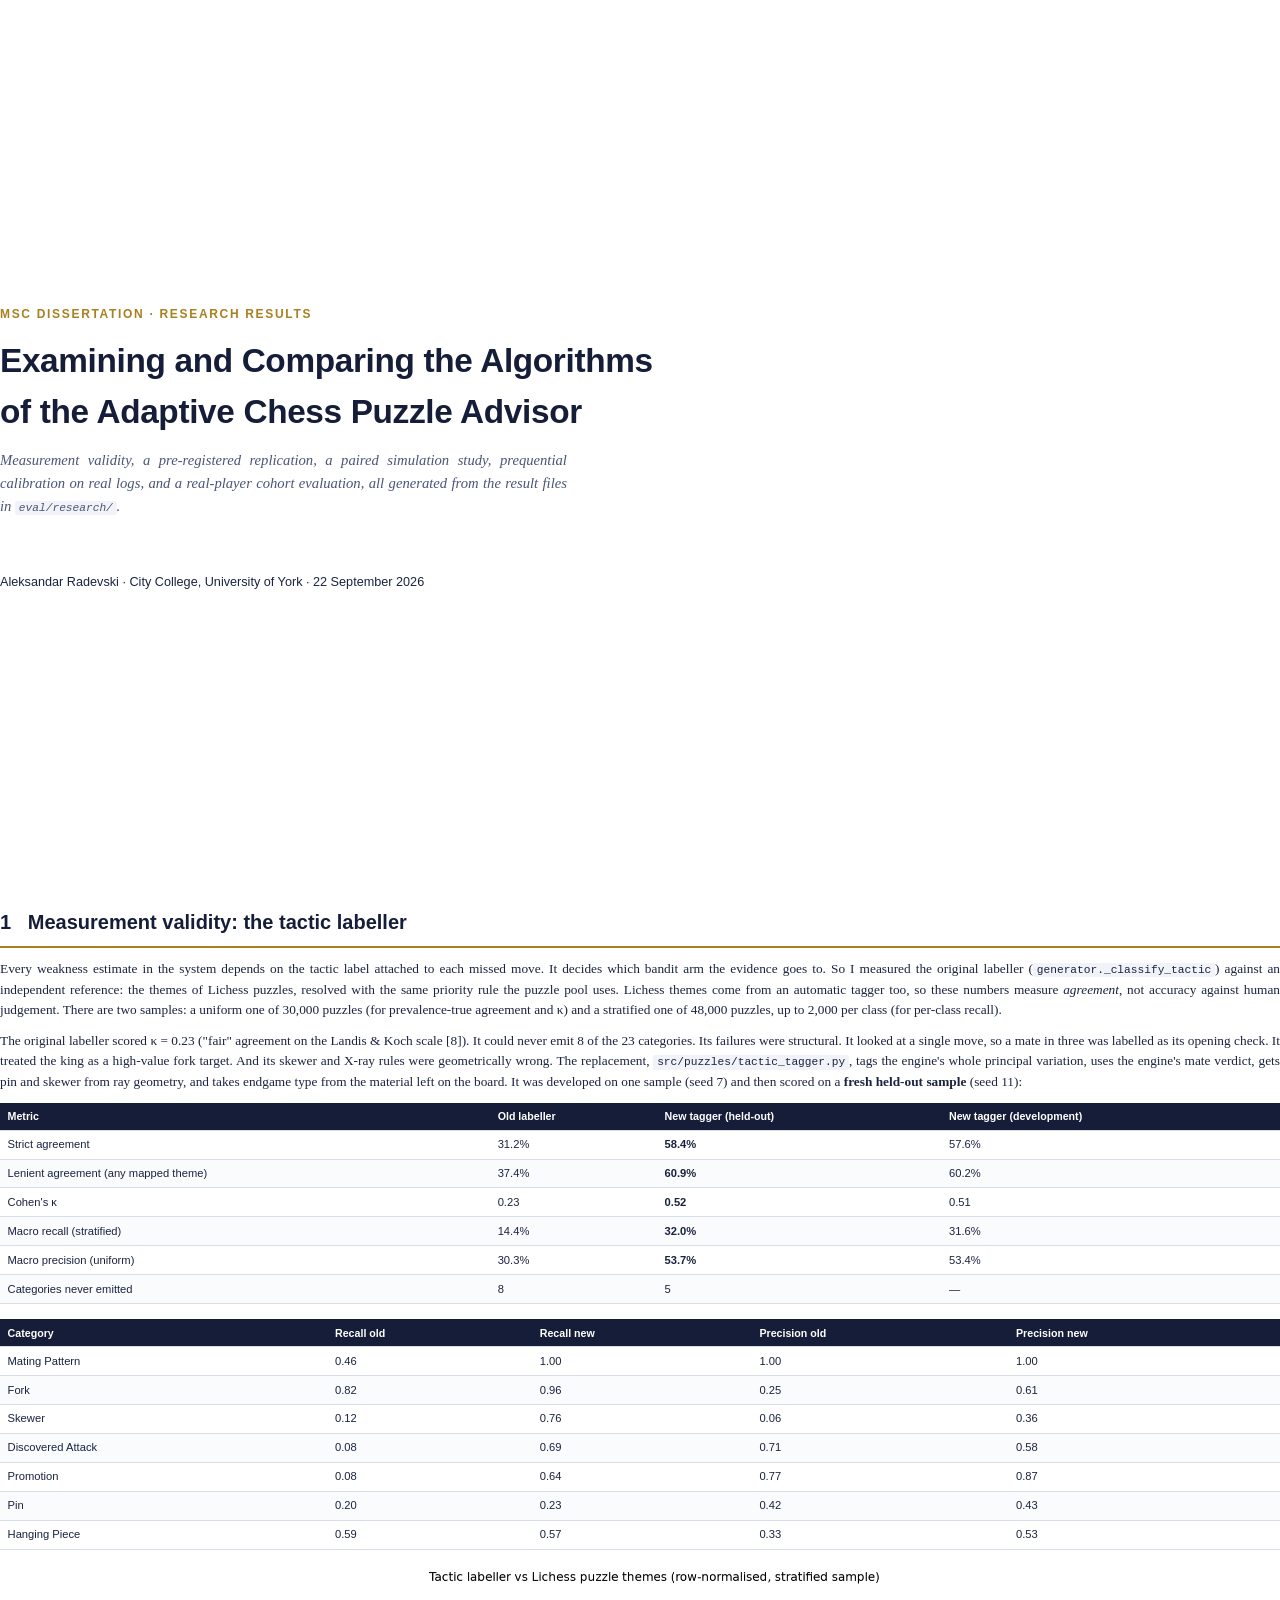
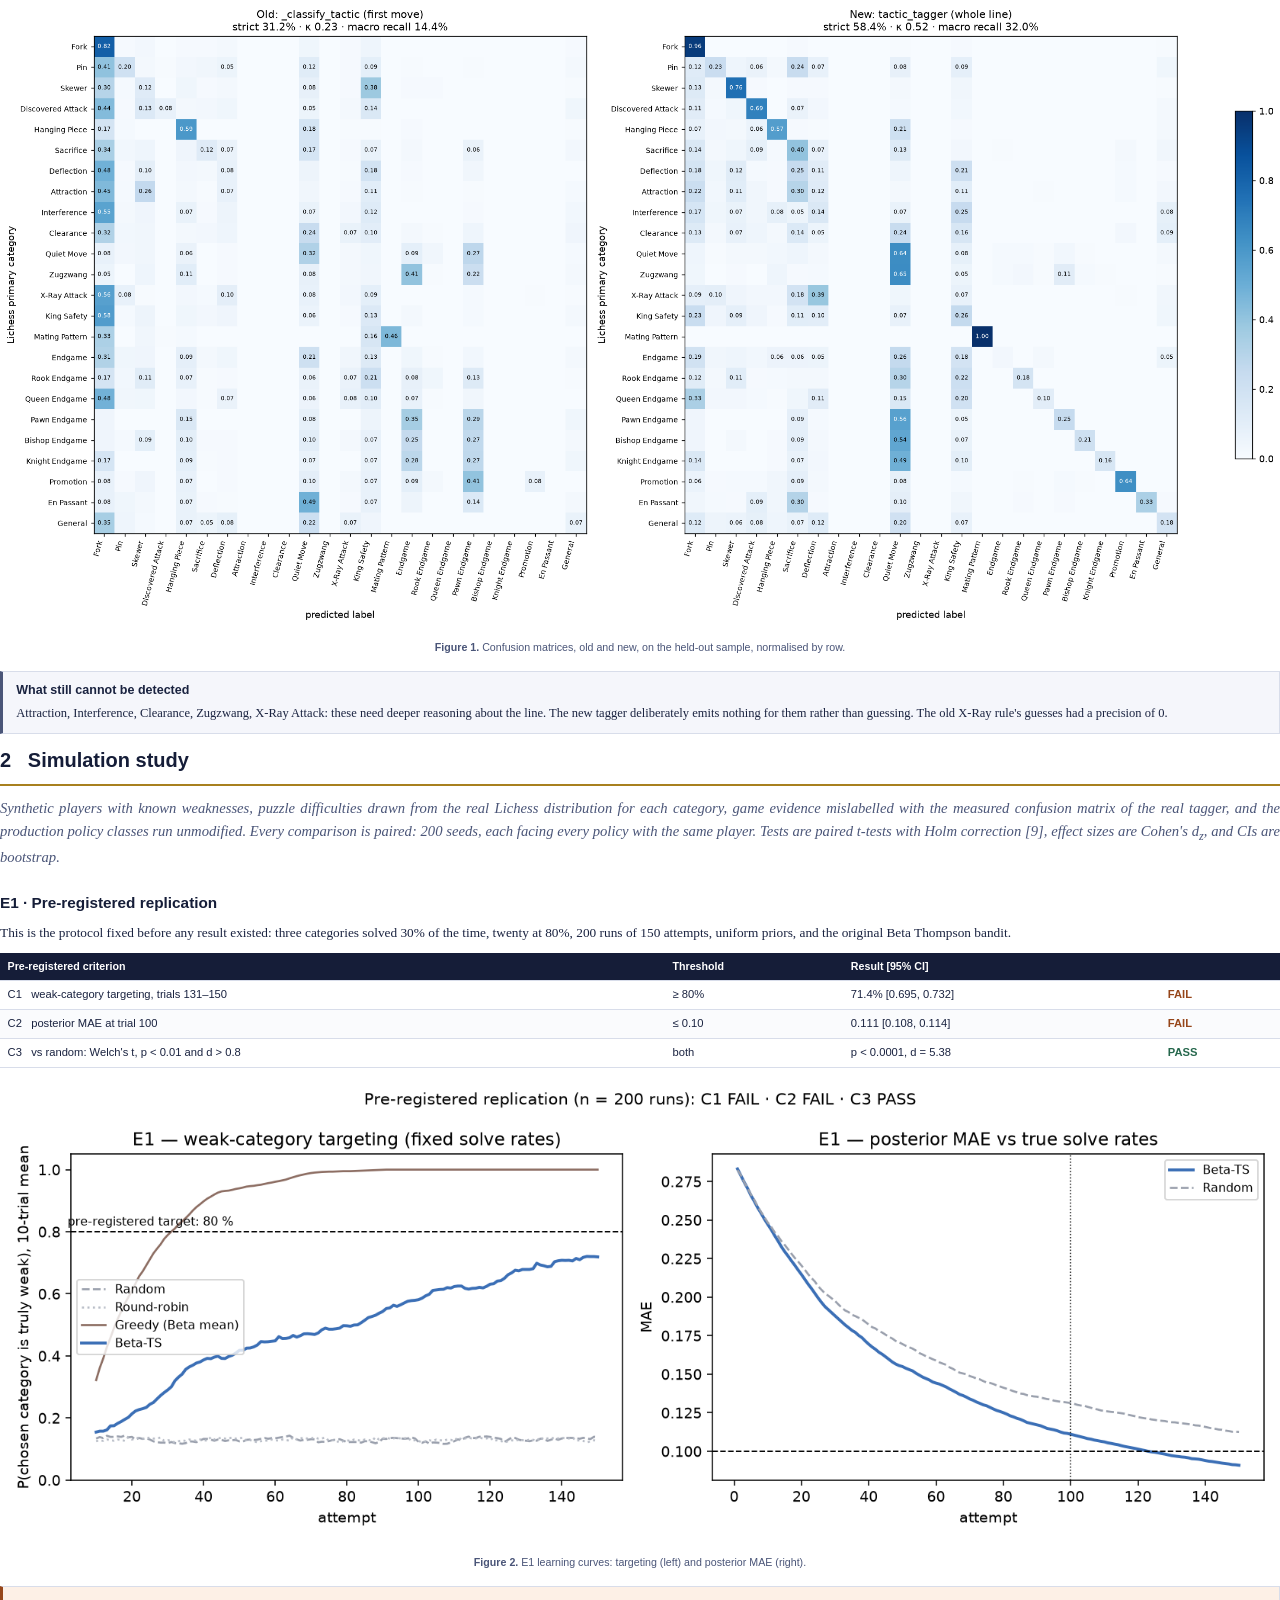
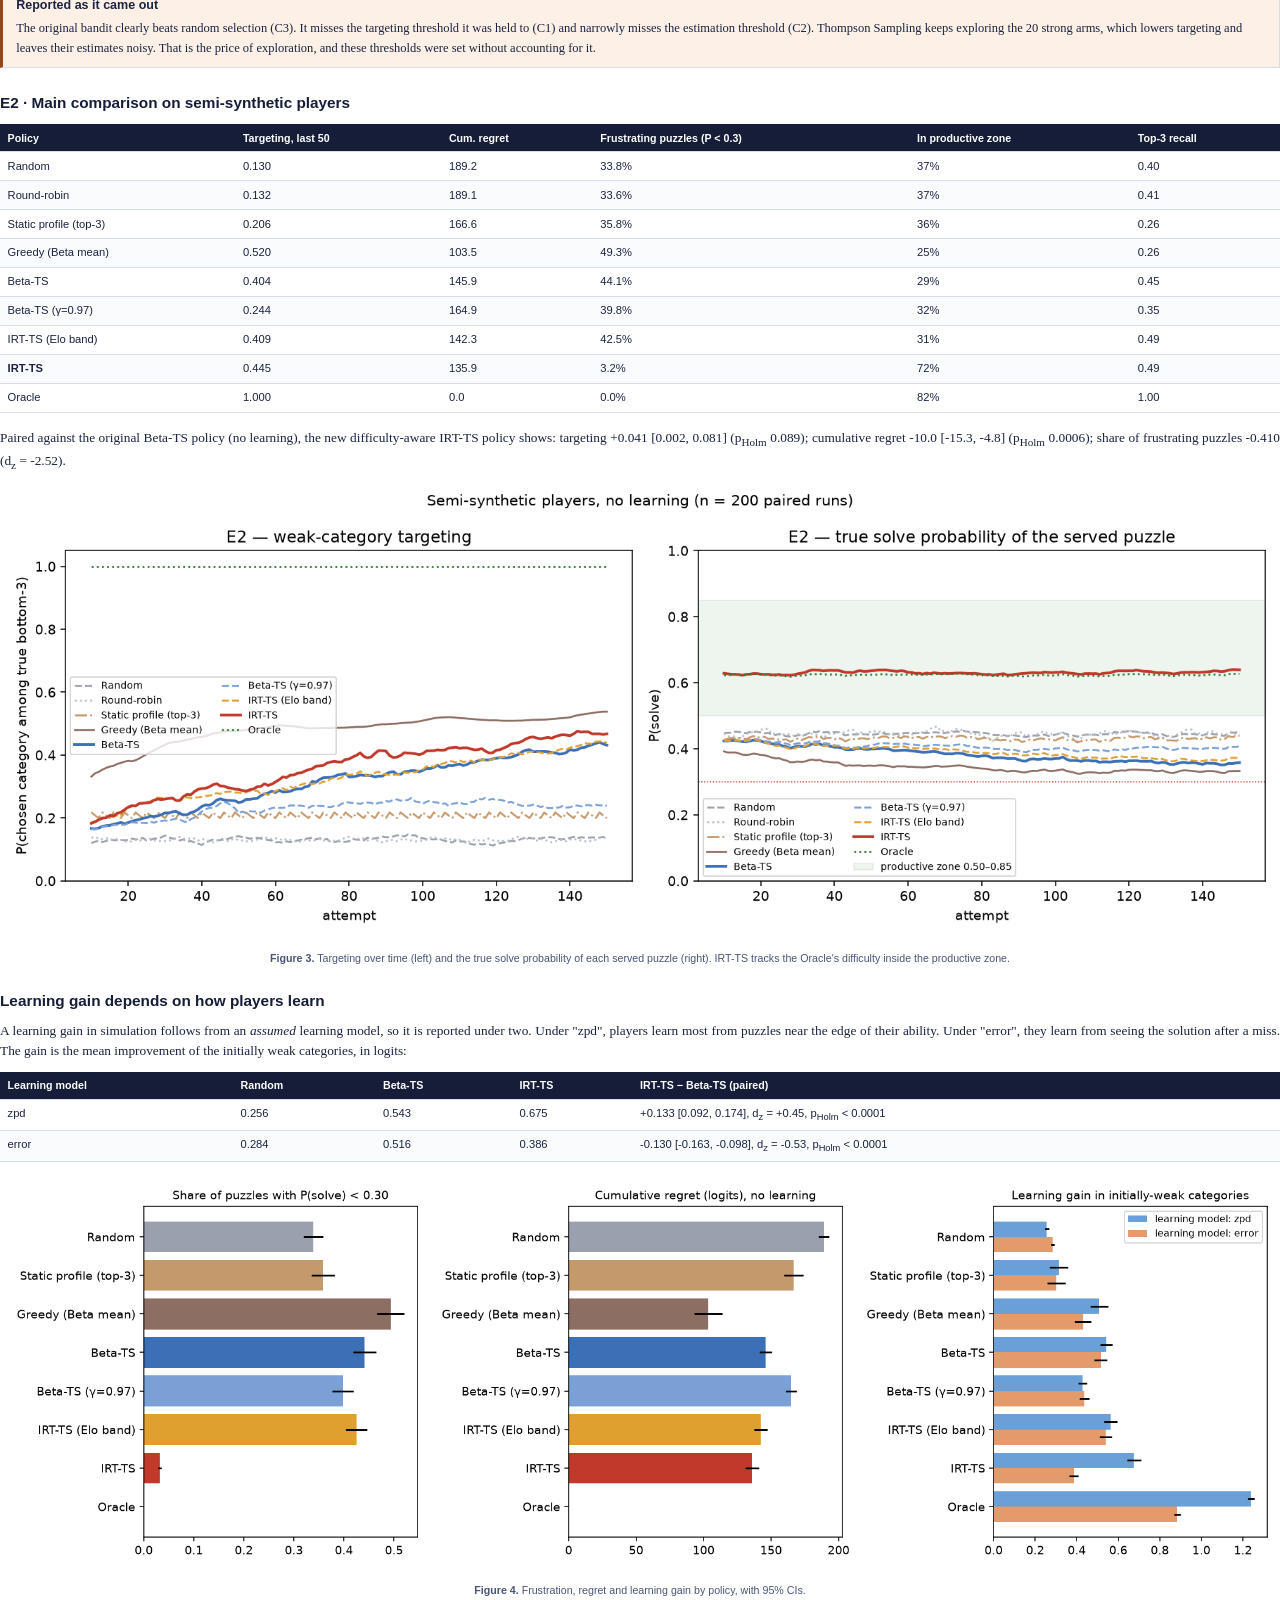
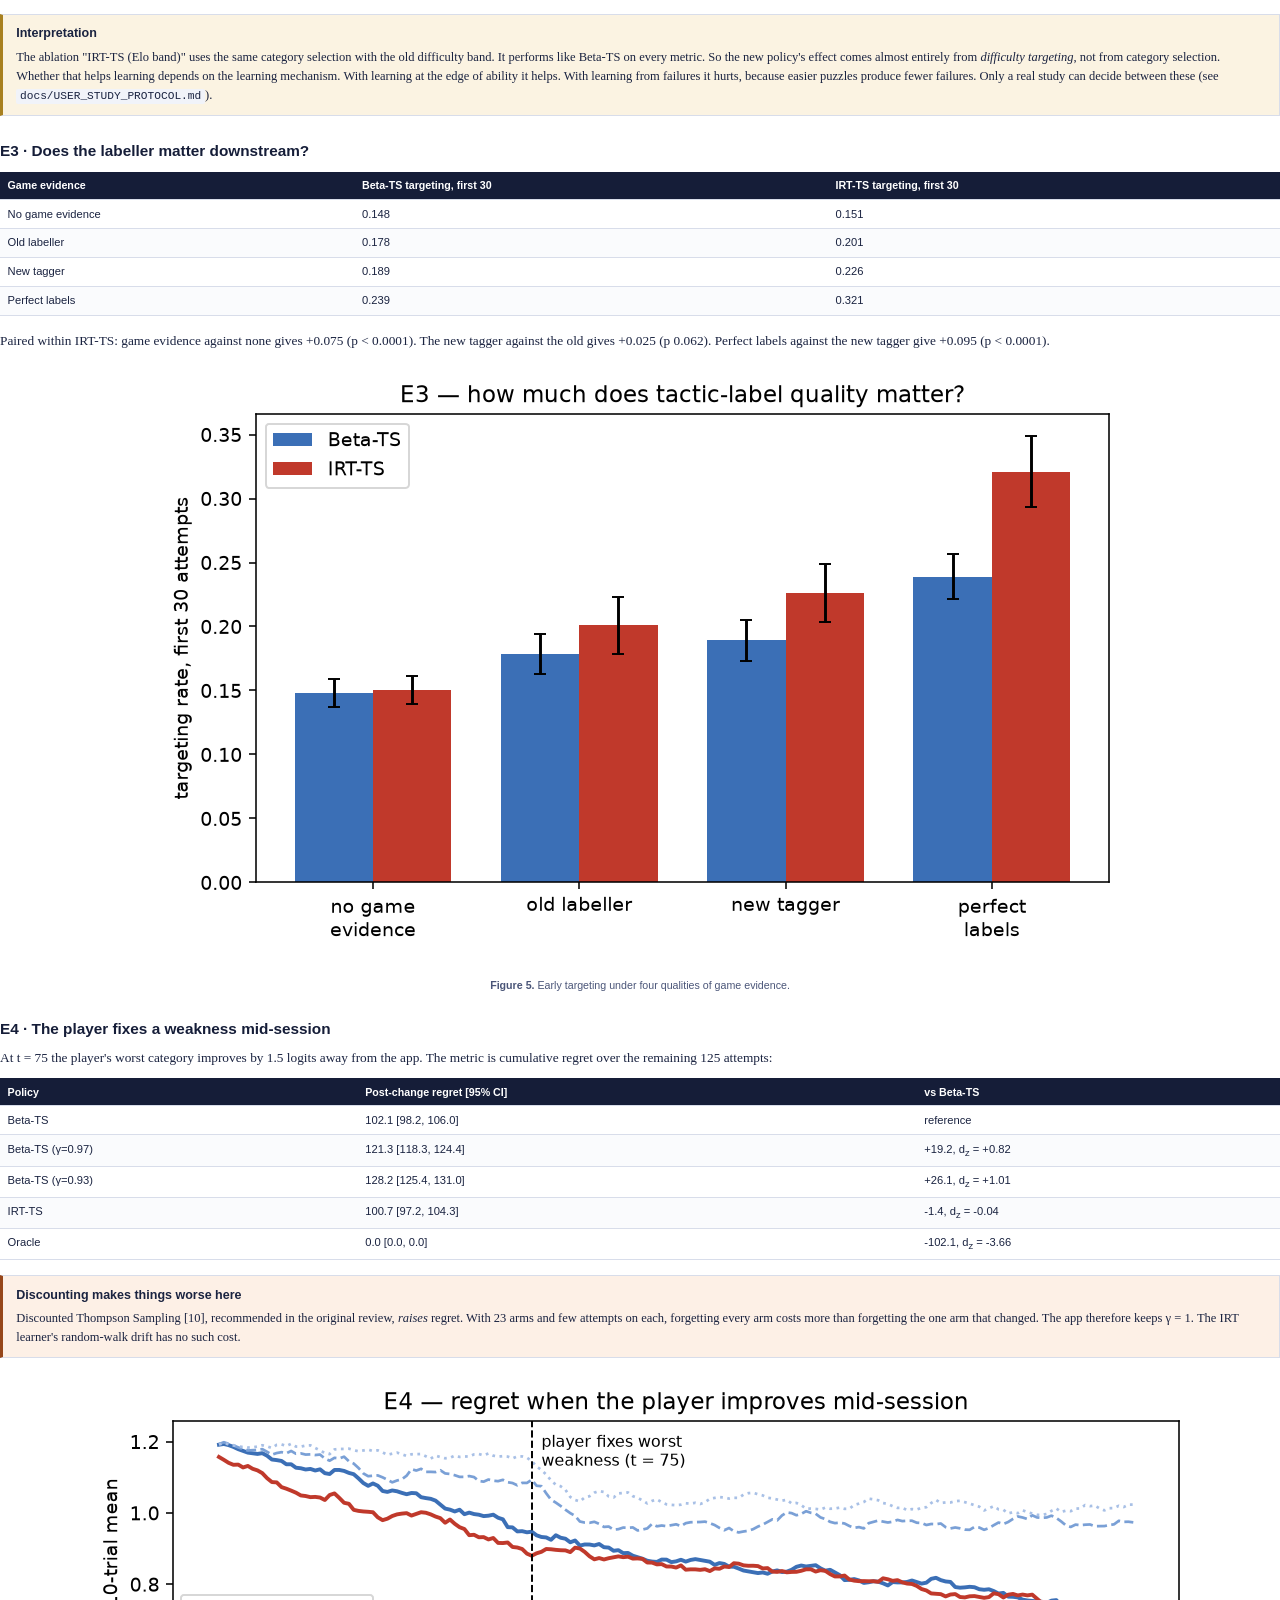
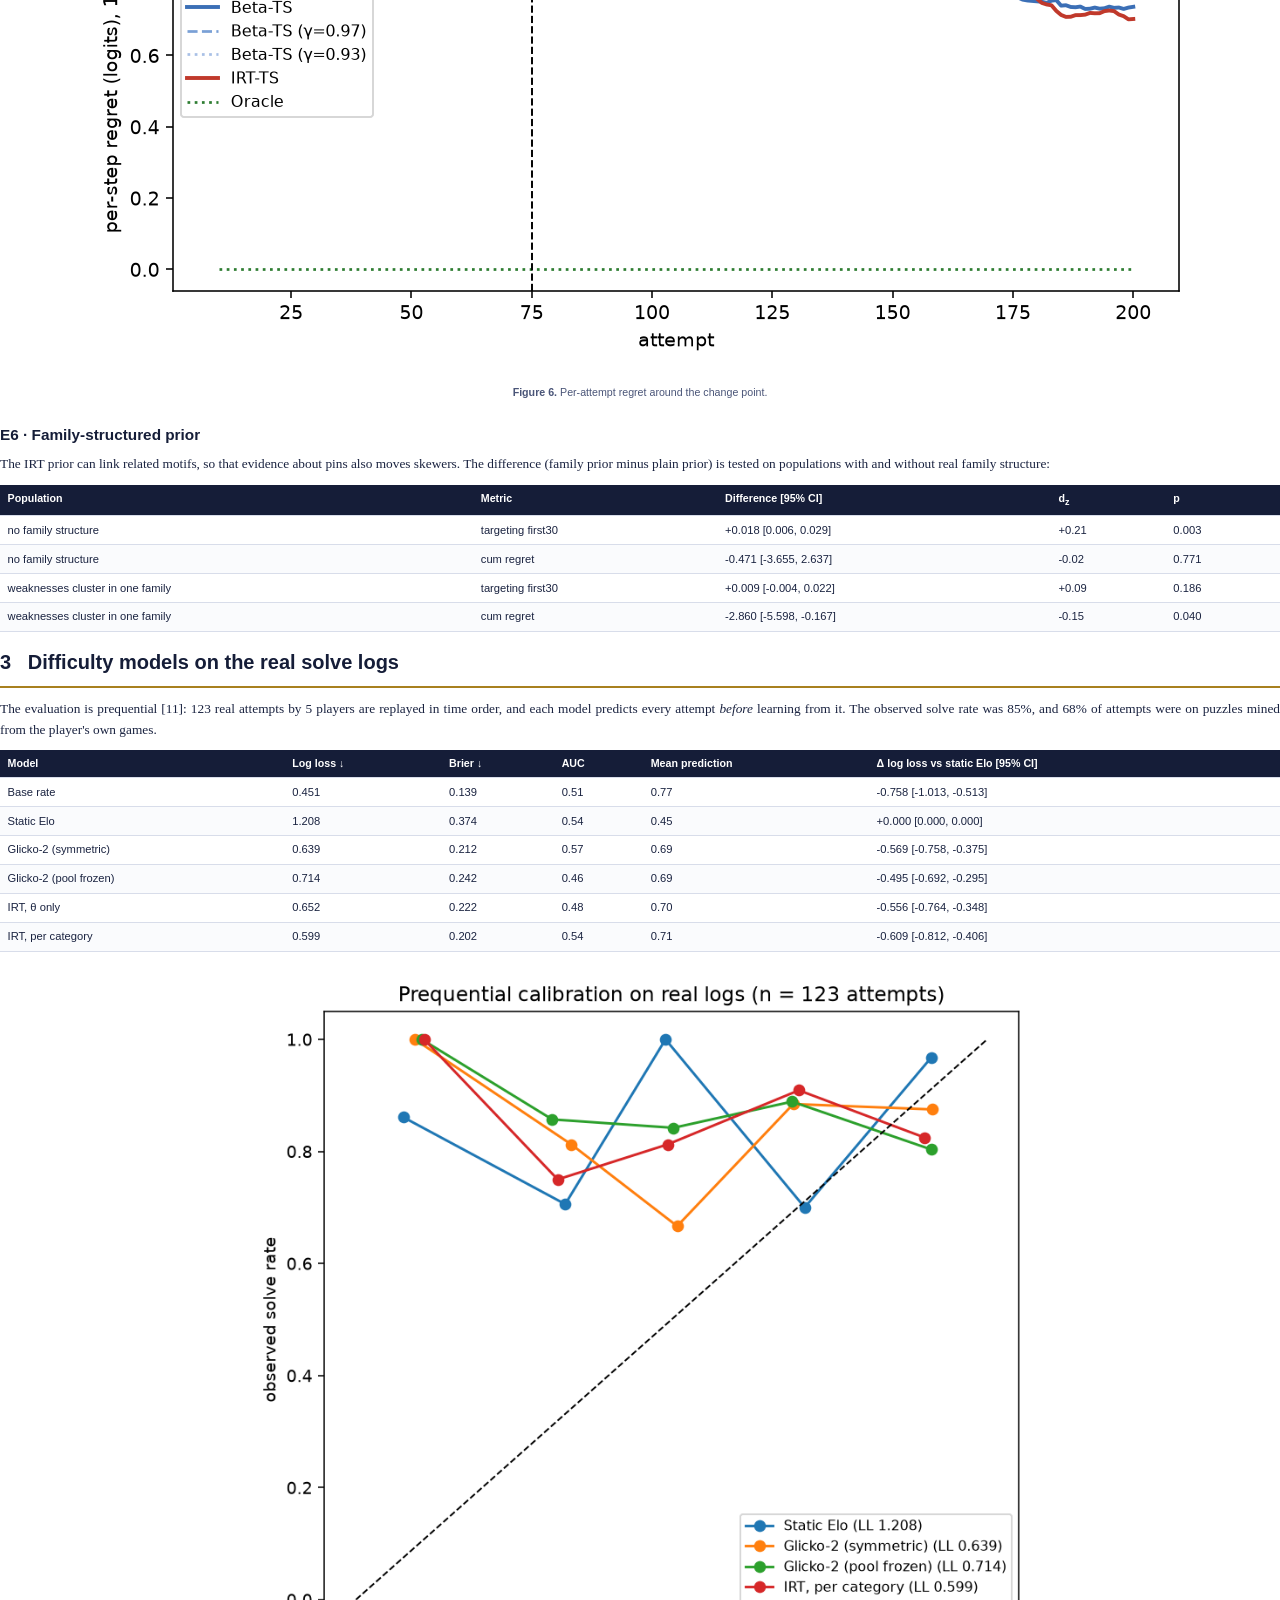
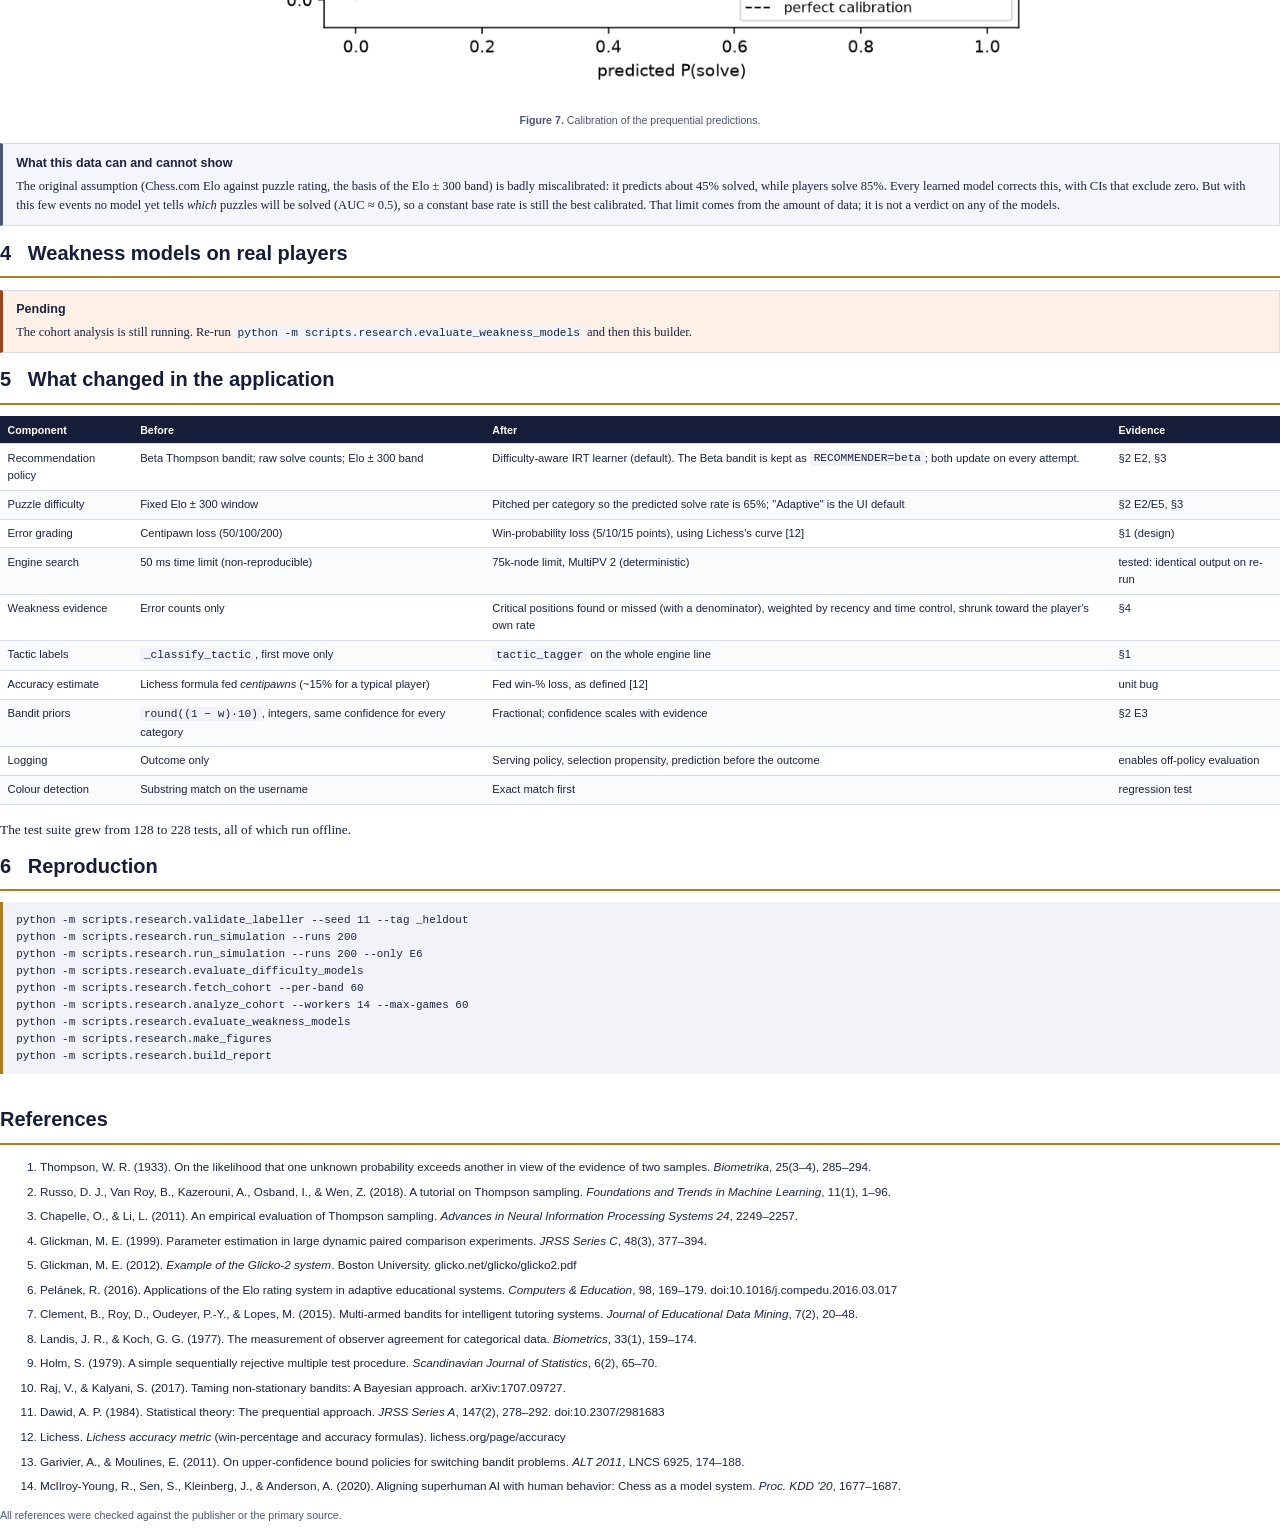
==== docs/research_results.html @ e6d1949c "docs: technical report, presentation, research results report, study protocol - docs/Adaptive_Chess_" ====
<!DOCTYPE html><html lang='en'><head><meta charset='utf-8'><title>Research Results</title><style>
@page { size: A4; margin: 18mm 17mm 20mm 17mm; }
:root{--navy:#151d38;--ink:#1a2340;--slate:#4a5578;--line:#d8ddea;--tint:#f5f6fb;--gold:#a8801f;
--good:#25674c;--good-soft:#e8f3ee;--warn:#96461a;--warn-soft:#fdf0e6;--gold-soft:#fbf3e2;}
*{box-sizing:border-box} body{font-family:Georgia,Cambria,serif;font-size:10pt;line-height:1.55;color:var(--ink);
margin:0;-webkit-print-color-adjust:exact;print-color-adjust:exact}
h1,h2,h3,h4,table,.sans{font-family:"Segoe UI",Arial,sans-serif}
h1{font-size:25pt;color:var(--navy);margin:0 0 3mm;letter-spacing:-.01em}
h2{font-size:15pt;color:var(--navy);margin:0 0 3mm;padding-bottom:2mm;border-bottom:2px solid var(--gold);break-after:avoid}
h3{font-size:11.5pt;color:var(--navy);margin:6mm 0 2mm;break-after:avoid}
p{margin:0 0 2.6mm;text-align:justify}
table{width:100%;border-collapse:collapse;font-size:8.4pt;margin:2.5mm 0 4mm;break-inside:avoid}
th,td{text-align:left;padding:1.4mm 2mm;border-bottom:.5pt solid var(--line);vertical-align:top}
th{background:var(--navy);color:#fff;font-weight:600;font-size:8pt}
tbody tr:nth-child(even){background:#fafbfd}
code{font-family:Consolas,monospace;font-size:8.4pt;background:#f1f3f9;padding:.3mm 1mm;border-radius:2px}
pre{font-family:Consolas,monospace;font-size:8.2pt;background:#f1f3f9;border-left:3px solid var(--gold);padding:2.5mm 3.5mm;white-space:pre-wrap}
.callout{border:.5pt solid var(--line);border-left:3px solid var(--slate);background:var(--tint);padding:2.5mm 3.5mm;margin:3mm 0;break-inside:avoid;font-size:9.4pt}
.callout.good{border-left-color:var(--good);background:var(--good-soft)}
.callout.warn{border-left-color:var(--warn);background:var(--warn-soft)}
.callout.key{border-left-color:var(--gold);background:var(--gold-soft)}
.callout b.t{display:block;font-family:"Segoe UI",Arial,sans-serif;margin-bottom:1mm}
figure{margin:3mm 0 4mm;break-inside:avoid;text-align:center} figure img{max-width:100%}
figcaption{font-family:"Segoe UI",Arial,sans-serif;font-size:8pt;color:var(--slate);margin-top:1.5mm}
.pb{break-before:page} .kicker{font-family:"Segoe UI",Arial,sans-serif;font-size:9pt;letter-spacing:.14em;
text-transform:uppercase;color:var(--gold);font-weight:600;margin-bottom:3mm}
.lead{font-size:11pt;color:var(--slate);font-style:italic}
.pass{color:var(--good);font-weight:700} .fail{color:var(--warn);font-weight:700}
.refs li{margin-bottom:2mm;font-family:"Segoe UI",Arial,sans-serif;font-size:8.8pt;line-height:1.45}
</style></head><body>
<section style="height:240mm;display:flex;flex-direction:column;justify-content:center">
<div class="kicker">MSc Dissertation · Research results</div>
<h1>Examining and Comparing the Algorithms<br>of the Adaptive Chess Puzzle Advisor</h1>
<p class="lead" style="max-width:150mm">Measurement validity, a pre-registered replication, a paired simulation study,
prequential calibration on real logs, and a real-player cohort evaluation, all generated
from the result files in <code>eval/research/</code>.</p>
<p class="sans" style="margin-top:12mm;font-size:9.5pt">Aleksandar Radevski · City College, University of York · 22 September 2026</p>
</section>

<section class="pb"><h2>1 &nbsp; Measurement validity: the tactic labeller</h2>
<p>Every weakness estimate in the system depends on the tactic label attached to each missed move.
It decides which bandit arm the evidence goes to. So I measured the original labeller
(<code>generator._classify_tactic</code>) against an independent reference: the themes of Lichess puzzles,
resolved with the same priority rule the puzzle pool uses. Lichess themes come from an automatic
tagger too, so these numbers measure <em>agreement</em>, not accuracy against human judgement.
There are two samples: a uniform one of 30,000 puzzles (for prevalence-true agreement and κ)
and a stratified one of 48,000 puzzles, up to 2,000 per class (for per-class recall).</p>
<p>The original labeller scored κ = 0.23 ("fair" agreement on the Landis &amp; Koch scale [8]).
It could never emit 8 of the 23 categories. Its failures were structural. It looked
at a single move, so a mate in three was labelled as its opening check. It treated the king as a high-value
fork target. And its skewer and X-ray rules were geometrically wrong. The replacement,
<code>src/puzzles/tactic_tagger.py</code>, tags the engine's whole principal variation, uses the engine's mate
verdict, gets pin and skewer from ray geometry, and takes endgame type from the material left on the board.
It was developed on one sample (seed 7) and then scored on a <b>fresh held-out sample</b> (seed 11):</p>
<table class=""><thead><tr><th>Metric</th><th>Old labeller</th><th>New tagger (held-out)</th><th>New tagger (development)</th></tr></thead><tbody><tr><td>Strict agreement</td><td>31.2%</td><td><b>58.4%</b></td><td>57.6%</td></tr><tr><td>Lenient agreement (any mapped theme)</td><td>37.4%</td><td><b>60.9%</b></td><td>60.2%</td></tr><tr><td>Cohen's κ</td><td>0.23</td><td><b>0.52</b></td><td>0.51</td></tr><tr><td>Macro recall (stratified)</td><td>14.4%</td><td><b>32.0%</b></td><td>31.6%</td></tr><tr><td>Macro precision (uniform)</td><td>30.3%</td><td><b>53.7%</b></td><td>53.4%</td></tr><tr><td>Categories never emitted</td><td>8</td><td>5</td><td>—</td></tr></tbody></table>
<table class=""><thead><tr><th>Category</th><th>Recall old</th><th>Recall new</th><th>Precision old</th><th>Precision new</th></tr></thead><tbody><tr><td>Mating Pattern</td><td>0.46</td><td>1.00</td><td>1.00</td><td>1.00</td></tr><tr><td>Fork</td><td>0.82</td><td>0.96</td><td>0.25</td><td>0.61</td></tr><tr><td>Skewer</td><td>0.12</td><td>0.76</td><td>0.06</td><td>0.36</td></tr><tr><td>Discovered Attack</td><td>0.08</td><td>0.69</td><td>0.71</td><td>0.58</td></tr><tr><td>Promotion</td><td>0.08</td><td>0.64</td><td>0.77</td><td>0.87</td></tr><tr><td>Pin</td><td>0.20</td><td>0.23</td><td>0.42</td><td>0.43</td></tr><tr><td>Hanging Piece</td><td>0.59</td><td>0.57</td><td>0.33</td><td>0.53</td></tr></tbody></table>
<figure><img src="../eval/research/labeller_confusion_heldout.png">
<figcaption><b>Figure 1.</b> Confusion matrices, old and new, on the held-out sample, normalised by row.</figcaption></figure>
<div class="callout"><b class="t">What still cannot be detected</b>
Attraction, Interference, Clearance, Zugzwang, X-Ray Attack: these need deeper reasoning about the line. The new tagger
deliberately emits nothing for them rather than guessing. The old X-Ray rule's guesses had a precision of 0.</div>
</section>

<section class="pb"><h2>2 &nbsp; Simulation study</h2>
<p class="lead">Synthetic players with known weaknesses, puzzle difficulties drawn from the real Lichess
distribution for each category, game evidence mislabelled with the measured confusion matrix of the
real tagger, and the production policy classes run unmodified. Every comparison is paired:
200 seeds, each facing every policy with the same player. Tests are paired t-tests with Holm correction [9],
effect sizes are Cohen's d<sub>z</sub>, and CIs are bootstrap.</p>
<h3>E1 · Pre-registered replication</h3>
<p>This is the protocol fixed before any result existed: three categories solved 30% of the time, twenty at 80%,
200 runs of 150 attempts, uniform priors, and the original Beta Thompson bandit.</p>
<table class=""><thead><tr><th>Pre-registered criterion</th><th>Threshold</th><th>Result [95% CI]</th><th></th></tr></thead><tbody><tr><td>C1 &nbsp; weak-category targeting, trials 131–150</td><td>≥ 80%</td><td>71.4% [0.695, 0.732]</td><td><span class="fail">FAIL</span></td></tr><tr><td>C2 &nbsp; posterior MAE at trial 100</td><td>≤ 0.10</td><td>0.111 [0.108, 0.114]</td><td><span class="fail">FAIL</span></td></tr><tr><td>C3 &nbsp; vs random: Welch's t, p &lt; 0.01 and d &gt; 0.8</td><td>both</td><td>p &lt; 0.0001, d = 5.38</td><td><span class="pass">PASS</span></td></tr></tbody></table>
<figure><img src="../eval/research/figures/e1_preregistered.png">
<figcaption><b>Figure 2.</b> E1 learning curves: targeting (left) and posterior MAE (right).</figcaption></figure>
<div class="callout warn"><b class="t">Reported as it came out</b>
The original bandit clearly beats random selection (C3). It misses the targeting threshold it was held to
(C1) and narrowly misses the estimation threshold (C2). Thompson Sampling keeps exploring the 20 strong
arms, which lowers targeting and leaves their estimates noisy. That is the price of exploration, and these
thresholds were set without accounting for it.</div>

<h3 class="pb">E2 · Main comparison on semi-synthetic players</h3>
<table class=""><thead><tr><th>Policy</th><th>Targeting, last 50</th><th>Cum. regret</th><th>Frustrating puzzles (P &lt; 0.3)</th><th>In productive zone</th><th>Top-3 recall</th></tr></thead><tbody><tr><td>Random</td><td>0.130</td><td>189.2</td><td>33.8%</td><td>37%</td><td>0.40</td></tr><tr><td>Round-robin</td><td>0.132</td><td>189.1</td><td>33.6%</td><td>37%</td><td>0.41</td></tr><tr><td>Static profile (top-3)</td><td>0.206</td><td>166.6</td><td>35.8%</td><td>36%</td><td>0.26</td></tr><tr><td>Greedy (Beta mean)</td><td>0.520</td><td>103.5</td><td>49.3%</td><td>25%</td><td>0.26</td></tr><tr><td>Beta-TS</td><td>0.404</td><td>145.9</td><td>44.1%</td><td>29%</td><td>0.45</td></tr><tr><td>Beta-TS (γ=0.97)</td><td>0.244</td><td>164.9</td><td>39.8%</td><td>32%</td><td>0.35</td></tr><tr><td>IRT-TS (Elo band)</td><td>0.409</td><td>142.3</td><td>42.5%</td><td>31%</td><td>0.49</td></tr><tr><td><b>IRT-TS</b></td><td>0.445</td><td>135.9</td><td>3.2%</td><td>72%</td><td>0.49</td></tr><tr><td>Oracle</td><td>1.000</td><td>0.0</td><td>0.0%</td><td>82%</td><td>1.00</td></tr></tbody></table>
<p>Paired against the original Beta-TS policy (no learning), the new difficulty-aware IRT-TS policy shows:
targeting +0.041 [0.002, 0.081]
(p<sub>Holm</sub> 0.089);
cumulative regret -10.0 [-15.3, -4.8]
(p<sub>Holm</sub> 0.0006);
share of frustrating puzzles -0.410
(d<sub>z</sub> = -2.52).</p>
<figure><img src="../eval/research/figures/e2_targeting_and_difficulty.png">
<figcaption><b>Figure 3.</b> Targeting over time (left) and the true solve probability of each served puzzle (right).
IRT-TS tracks the Oracle's difficulty inside the productive zone.</figcaption></figure>
<h3>Learning gain depends on how players learn</h3>
<p>A learning gain in simulation follows from an <em>assumed</em> learning model, so it is reported under two.
Under "zpd", players learn most from puzzles near the edge of their ability. Under "error", they learn from
seeing the solution after a miss. The gain is the mean improvement of the initially weak categories, in logits:</p>
<table class=""><thead><tr><th>Learning model</th><th>Random</th><th>Beta-TS</th><th>IRT-TS</th><th>IRT-TS − Beta-TS (paired)</th></tr></thead><tbody><tr><td>zpd</td><td>0.256</td><td>0.543</td><td>0.675</td><td>+0.133 [0.092, 0.174], d<sub>z</sub> = +0.45, p<sub>Holm</sub> &lt; 0.0001</td></tr><tr><td>error</td><td>0.284</td><td>0.516</td><td>0.386</td><td>-0.130 [-0.163, -0.098], d<sub>z</sub> = -0.53, p<sub>Holm</sub> &lt; 0.0001</td></tr></tbody></table>
<figure><img src="../eval/research/figures/e2_summary.png">
<figcaption><b>Figure 4.</b> Frustration, regret and learning gain by policy, with 95% CIs.</figcaption></figure>
<div class="callout key"><b class="t">Interpretation</b>
The ablation "IRT-TS (Elo band)" uses the same category selection with the old difficulty band. It
performs like Beta-TS on every metric. So the new policy's effect comes almost entirely from
<em>difficulty targeting</em>, not from category selection. Whether that helps learning depends on the
learning mechanism. With learning at the edge of ability it helps. With learning from failures it
hurts, because easier puzzles produce fewer failures. Only a real study can decide between these
(see <code>docs/USER_STUDY_PROTOCOL.md</code>).</div>

<h3 class="pb">E3 · Does the labeller matter downstream?</h3>
<table class=""><thead><tr><th>Game evidence</th><th>Beta-TS targeting, first 30</th><th>IRT-TS targeting, first 30</th></tr></thead><tbody><tr><td>No game evidence</td><td>0.148</td><td>0.151</td></tr><tr><td>Old labeller</td><td>0.178</td><td>0.201</td></tr><tr><td>New tagger</td><td>0.189</td><td>0.226</td></tr><tr><td>Perfect labels</td><td>0.239</td><td>0.321</td></tr></tbody></table>
<p>Paired within IRT-TS: game evidence against none gives +0.075 (p &lt; 0.0001). The new tagger against the old gives +0.025 (p 0.062). Perfect labels against the new tagger give +0.095 (p &lt; 0.0001).</p>
<figure><img src="../eval/research/figures/e3_label_quality.png">
<figcaption><b>Figure 5.</b> Early targeting under four qualities of game evidence.</figcaption></figure>

<h3>E4 · The player fixes a weakness mid-session</h3>
<p>At t = 75 the player's worst category improves by 1.5 logits away from the app. The metric is cumulative
regret over the remaining 125 attempts:</p>
<table class=""><thead><tr><th>Policy</th><th>Post-change regret [95% CI]</th><th>vs Beta-TS</th></tr></thead><tbody><tr><td>Beta-TS</td><td>102.1 [98.2, 106.0]</td><td>reference</td></tr><tr><td>Beta-TS (γ=0.97)</td><td>121.3 [118.3, 124.4]</td><td>+19.2, d<sub>z</sub> = +0.82</td></tr><tr><td>Beta-TS (γ=0.93)</td><td>128.2 [125.4, 131.0]</td><td>+26.1, d<sub>z</sub> = +1.01</td></tr><tr><td>IRT-TS</td><td>100.7 [97.2, 104.3]</td><td>-1.4, d<sub>z</sub> = -0.04</td></tr><tr><td>Oracle</td><td>0.0 [0.0, 0.0]</td><td>-102.1, d<sub>z</sub> = -3.66</td></tr></tbody></table>
<div class="callout warn"><b class="t">Discounting makes things worse here</b>
Discounted Thompson Sampling [10], recommended in the original review, <em>raises</em> regret. With 23 arms and
few attempts on each, forgetting every arm costs more than forgetting the one arm that changed.
The app therefore keeps γ = 1. The IRT learner's random-walk drift has no such cost.</div>
<figure><img src="../eval/research/figures/e4_changepoint.png">
<figcaption><b>Figure 6.</b> Per-attempt regret around the change point.</figcaption></figure>
<h3>E6 · Family-structured prior</h3>
<p>The IRT prior can link related motifs, so that evidence about pins also moves skewers. The difference
(family prior minus plain prior) is tested on populations with and without real family structure:</p>
<table class=""><thead><tr><th>Population</th><th>Metric</th><th>Difference [95% CI]</th><th>d<sub>z</sub></th><th>p</th></tr></thead><tbody><tr><td>no family structure</td><td>targeting first30</td><td>+0.018 [0.006, 0.029]</td><td>+0.21</td><td>0.003</td></tr><tr><td>no family structure</td><td>cum regret</td><td>-0.471 [-3.655, 2.637]</td><td>-0.02</td><td>0.771</td></tr><tr><td>weaknesses cluster in one family</td><td>targeting first30</td><td>+0.009 [-0.004, 0.022]</td><td>+0.09</td><td>0.186</td></tr><tr><td>weaknesses cluster in one family</td><td>cum regret</td><td>-2.860 [-5.598, -0.167]</td><td>-0.15</td><td>0.040</td></tr></tbody></table>
</section>

<section class="pb"><h2>3 &nbsp; Difficulty models on the real solve logs</h2>
<p>The evaluation is prequential [11]: 123 real attempts by 5 players are replayed in time order,
and each model predicts every attempt <em>before</em> learning from it. The observed solve rate was
85%, and 68% of attempts were on puzzles mined from the player's own games.</p>
<table class=""><thead><tr><th>Model</th><th>Log loss ↓</th><th>Brier ↓</th><th>AUC</th><th>Mean prediction</th><th>Δ log loss vs static Elo [95% CI]</th></tr></thead><tbody><tr><td>Base rate</td><td>0.451</td><td>0.139</td><td>0.51</td><td>0.77</td><td>-0.758 [-1.013, -0.513]</td></tr><tr><td>Static Elo</td><td>1.208</td><td>0.374</td><td>0.54</td><td>0.45</td><td>+0.000 [0.000, 0.000]</td></tr><tr><td>Glicko-2 (symmetric)</td><td>0.639</td><td>0.212</td><td>0.57</td><td>0.69</td><td>-0.569 [-0.758, -0.375]</td></tr><tr><td>Glicko-2 (pool frozen)</td><td>0.714</td><td>0.242</td><td>0.46</td><td>0.69</td><td>-0.495 [-0.692, -0.295]</td></tr><tr><td>IRT, θ only</td><td>0.652</td><td>0.222</td><td>0.48</td><td>0.70</td><td>-0.556 [-0.764, -0.348]</td></tr><tr><td>IRT, per category</td><td>0.599</td><td>0.202</td><td>0.54</td><td>0.71</td><td>-0.609 [-0.812, -0.406]</td></tr></tbody></table>
<figure><img src="../eval/research/difficulty_calibration.png" style="max-width:62%">
<figcaption><b>Figure 7.</b> Calibration of the prequential predictions.</figcaption></figure>
<div class="callout"><b class="t">What this data can and cannot show</b>
The original assumption (Chess.com Elo against puzzle rating, the basis of the Elo ± 300 band) is badly
miscalibrated: it predicts about 45% solved, while players solve
85%. Every learned model corrects this, with CIs that exclude zero. But with this few events no
model yet tells <em>which</em> puzzles will be solved (AUC ≈ 0.5), so a constant base rate is still the best
calibrated. That limit comes from the amount of data; it is not a verdict on any of the models.</div>
</section>
<section class="pb"><h2>4 &nbsp; Weakness models on real players</h2>
<div class="callout warn"><b class="t">Pending</b>The cohort analysis is still running. Re-run
<code>python -m scripts.research.evaluate_weakness_models</code> and then this builder.</div></section>

<section class="pb"><h2>5 &nbsp; What changed in the application</h2>
<table><thead><tr><th>Component</th><th>Before</th><th>After</th><th>Evidence</th></tr></thead><tbody>
<tr><td>Recommendation policy</td><td>Beta Thompson bandit; raw solve counts; Elo ± 300 band</td>
<td>Difficulty-aware IRT learner (default). The Beta bandit is kept as <code>RECOMMENDER=beta</code>; both update on every attempt.</td><td>§2 E2, §3</td></tr>
<tr><td>Puzzle difficulty</td><td>Fixed Elo ± 300 window</td><td>Pitched per category so the predicted solve rate is 65%; "Adaptive" is the UI default</td><td>§2 E2/E5, §3</td></tr>
<tr><td>Error grading</td><td>Centipawn loss (50/100/200)</td><td>Win-probability loss (5/10/15 points), using Lichess's curve [12]</td><td>§1 (design)</td></tr>
<tr><td>Engine search</td><td>50 ms time limit (non-reproducible)</td><td>75k-node limit, MultiPV 2 (deterministic)</td><td>tested: identical output on re-run</td></tr>
<tr><td>Weakness evidence</td><td>Error counts only</td><td>Critical positions found or missed (with a denominator), weighted by recency and time control, shrunk toward the player's own rate</td><td>§4</td></tr>
<tr><td>Tactic labels</td><td><code>_classify_tactic</code>, first move only</td><td><code>tactic_tagger</code> on the whole engine line</td><td>§1</td></tr>
<tr><td>Accuracy estimate</td><td>Lichess formula fed <em>centipawns</em> (~15% for a typical player)</td><td>Fed win-% loss, as defined [12]</td><td>unit bug</td></tr>
<tr><td>Bandit priors</td><td><code>round((1 − w)·10)</code>, integers, same confidence for every category</td><td>Fractional; confidence scales with evidence</td><td>§2 E3</td></tr>
<tr><td>Logging</td><td>Outcome only</td><td>Serving policy, selection propensity, prediction before the outcome</td><td>enables off-policy evaluation</td></tr>
<tr><td>Colour detection</td><td>Substring match on the username</td><td>Exact match first</td><td>regression test</td></tr>
</tbody></table>
<p>The test suite grew from 128 to 228 tests, all of which run offline.</p>
</section>
<section class="pb"><h2>6 &nbsp; Reproduction</h2>
<pre>python -m scripts.research.validate_labeller --seed 11 --tag _heldout
python -m scripts.research.run_simulation --runs 200
python -m scripts.research.run_simulation --runs 200 --only E6
python -m scripts.research.evaluate_difficulty_models
python -m scripts.research.fetch_cohort --per-band 60
python -m scripts.research.analyze_cohort --workers 14 --max-games 60
python -m scripts.research.evaluate_weakness_models
python -m scripts.research.make_figures
python -m scripts.research.build_report</pre>
<h2 style="margin-top:8mm">References</h2>
<ol class="refs"><li>Thompson, W. R. (1933). On the likelihood that one unknown probability exceeds another in view of the evidence of two samples. <i>Biometrika</i>, 25(3–4), 285–294.</li><li>Russo, D. J., Van Roy, B., Kazerouni, A., Osband, I., &amp; Wen, Z. (2018). A tutorial on Thompson sampling. <i>Foundations and Trends in Machine Learning</i>, 11(1), 1–96.</li><li>Chapelle, O., &amp; Li, L. (2011). An empirical evaluation of Thompson sampling. <i>Advances in Neural Information Processing Systems 24</i>, 2249–2257.</li><li>Glickman, M. E. (1999). Parameter estimation in large dynamic paired comparison experiments. <i>JRSS Series C</i>, 48(3), 377–394.</li><li>Glickman, M. E. (2012). <i>Example of the Glicko-2 system</i>. Boston University. glicko.net/glicko/glicko2.pdf</li><li>Pelánek, R. (2016). Applications of the Elo rating system in adaptive educational systems. <i>Computers &amp; Education</i>, 98, 169–179. doi:10.1016/j.compedu.2016.03.017</li><li>Clement, B., Roy, D., Oudeyer, P.-Y., &amp; Lopes, M. (2015). Multi-armed bandits for intelligent tutoring systems. <i>Journal of Educational Data Mining</i>, 7(2), 20–48.</li><li>Landis, J. R., &amp; Koch, G. G. (1977). The measurement of observer agreement for categorical data. <i>Biometrics</i>, 33(1), 159–174.</li><li>Holm, S. (1979). A simple sequentially rejective multiple test procedure. <i>Scandinavian Journal of Statistics</i>, 6(2), 65–70.</li><li>Raj, V., &amp; Kalyani, S. (2017). Taming non-stationary bandits: A Bayesian approach. arXiv:1707.09727.</li><li>Dawid, A. P. (1984). Statistical theory: The prequential approach. <i>JRSS Series A</i>, 147(2), 278–292. doi:10.2307/2981683</li><li>Lichess. <i>Lichess accuracy metric</i> (win-percentage and accuracy formulas). lichess.org/page/accuracy</li><li>Garivier, A., &amp; Moulines, E. (2011). On upper-confidence bound policies for switching bandit problems. <i>ALT 2011</i>, LNCS 6925, 174–188.</li><li>McIlroy-Young, R., Sen, S., Kleinberg, J., &amp; Anderson, A. (2020). Aligning superhuman AI with human behavior: Chess as a model system. <i>Proc. KDD '20</i>, 1677–1687.</li></ol>
<p class="sans" style="font-size:8pt;color:#4a5578">All references were checked against the publisher or the primary source.</p>
</section></body></html>
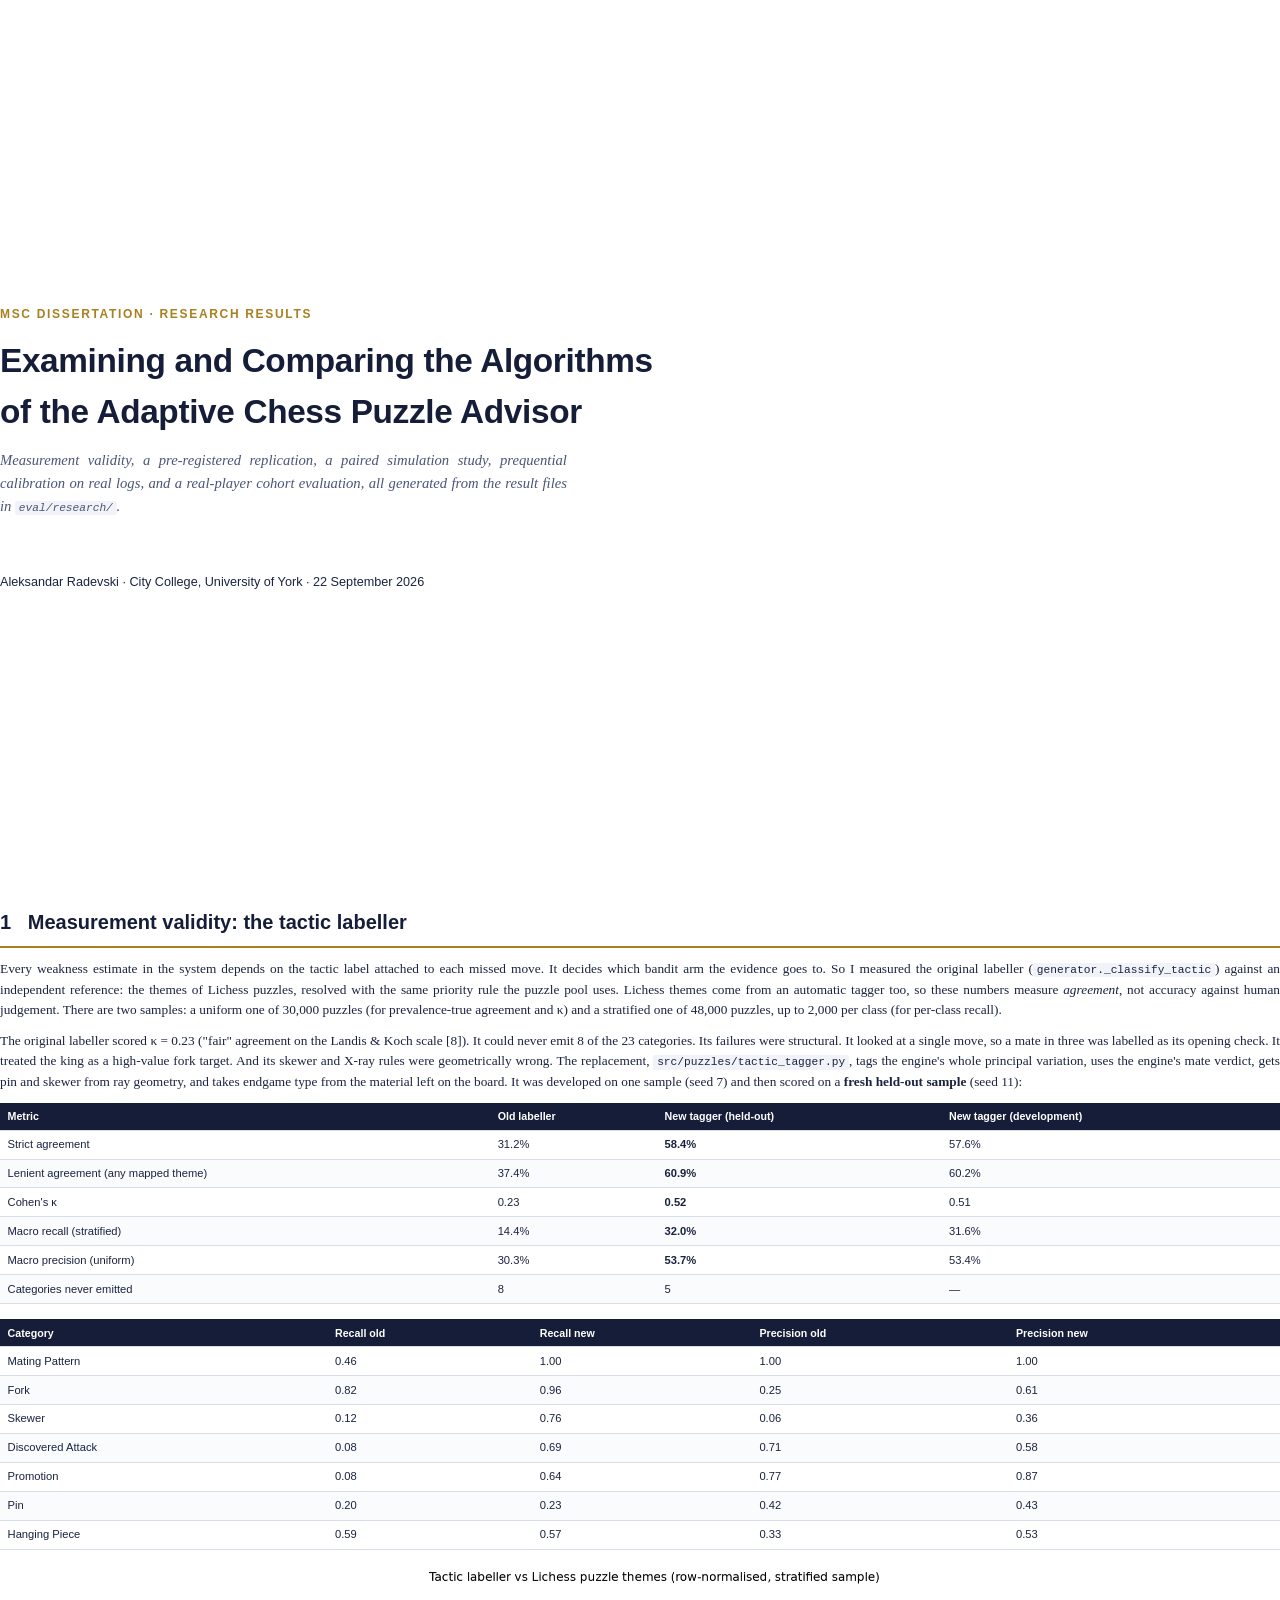
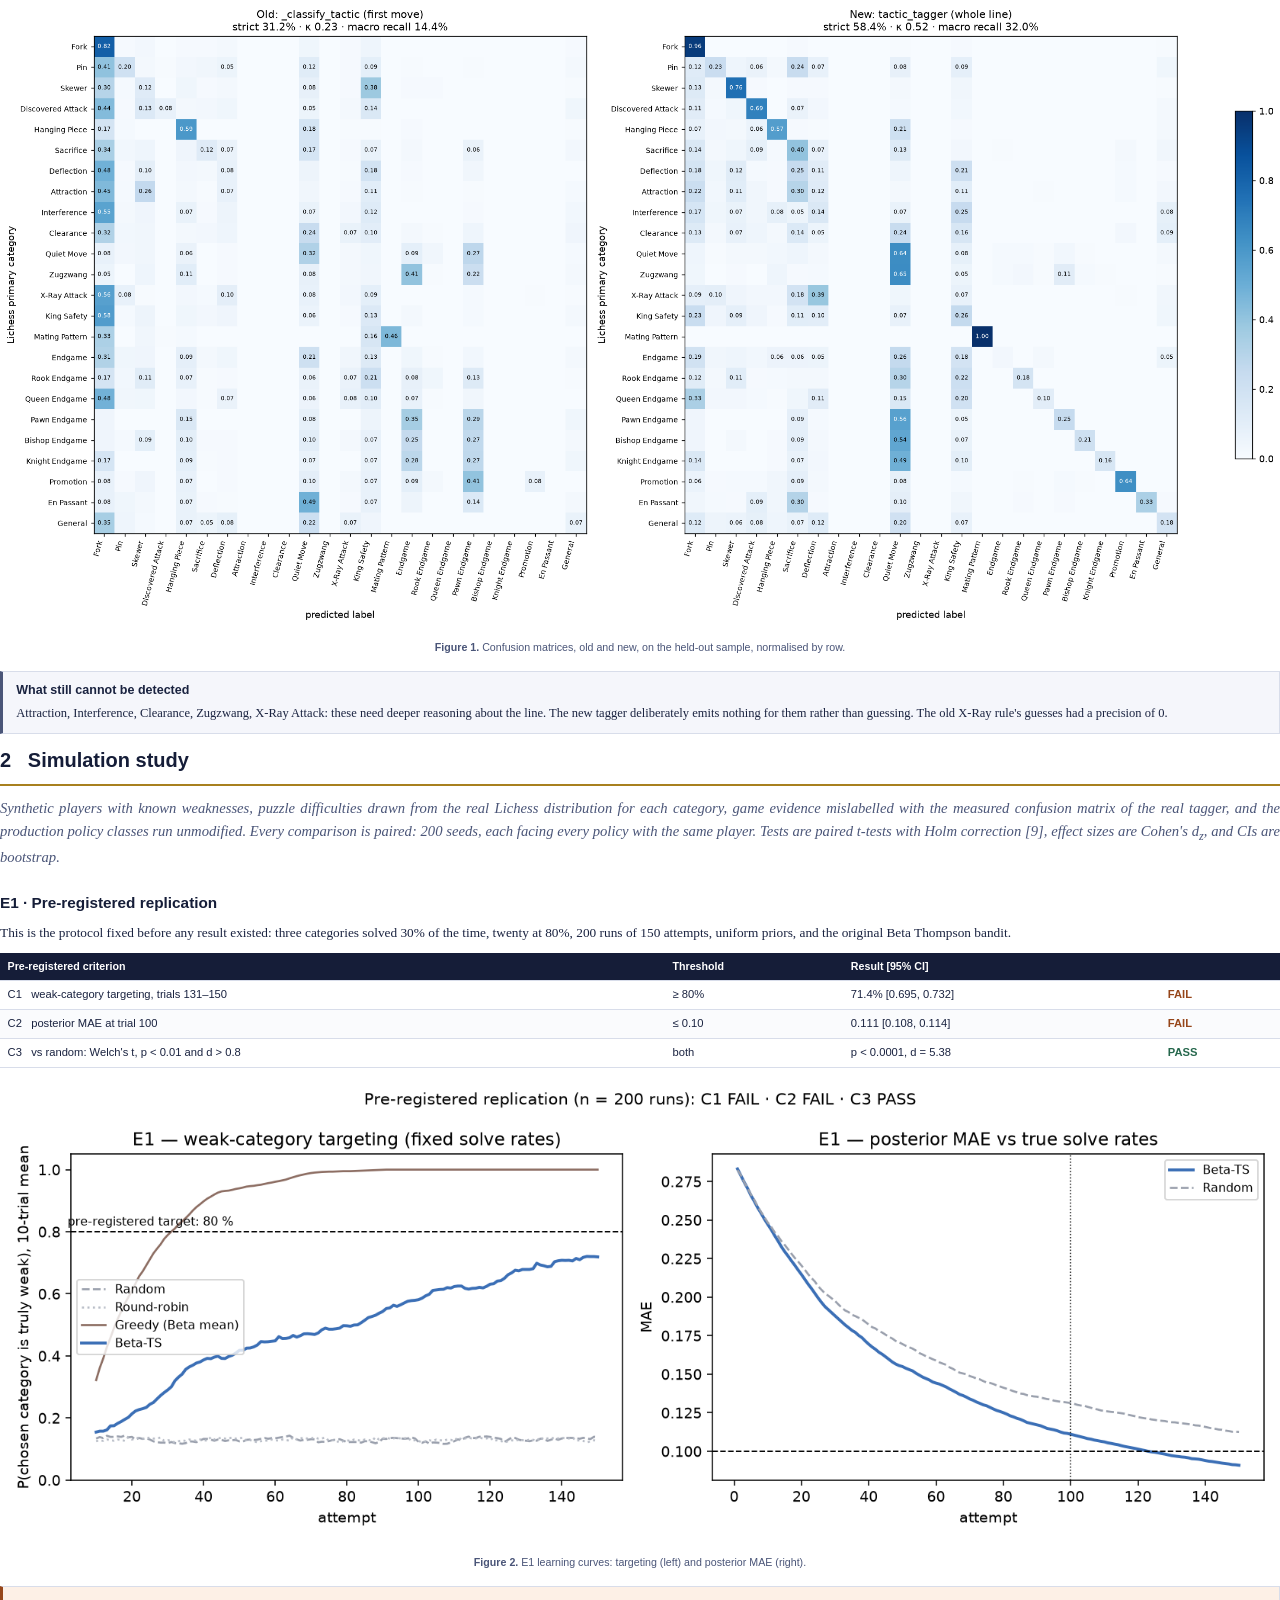
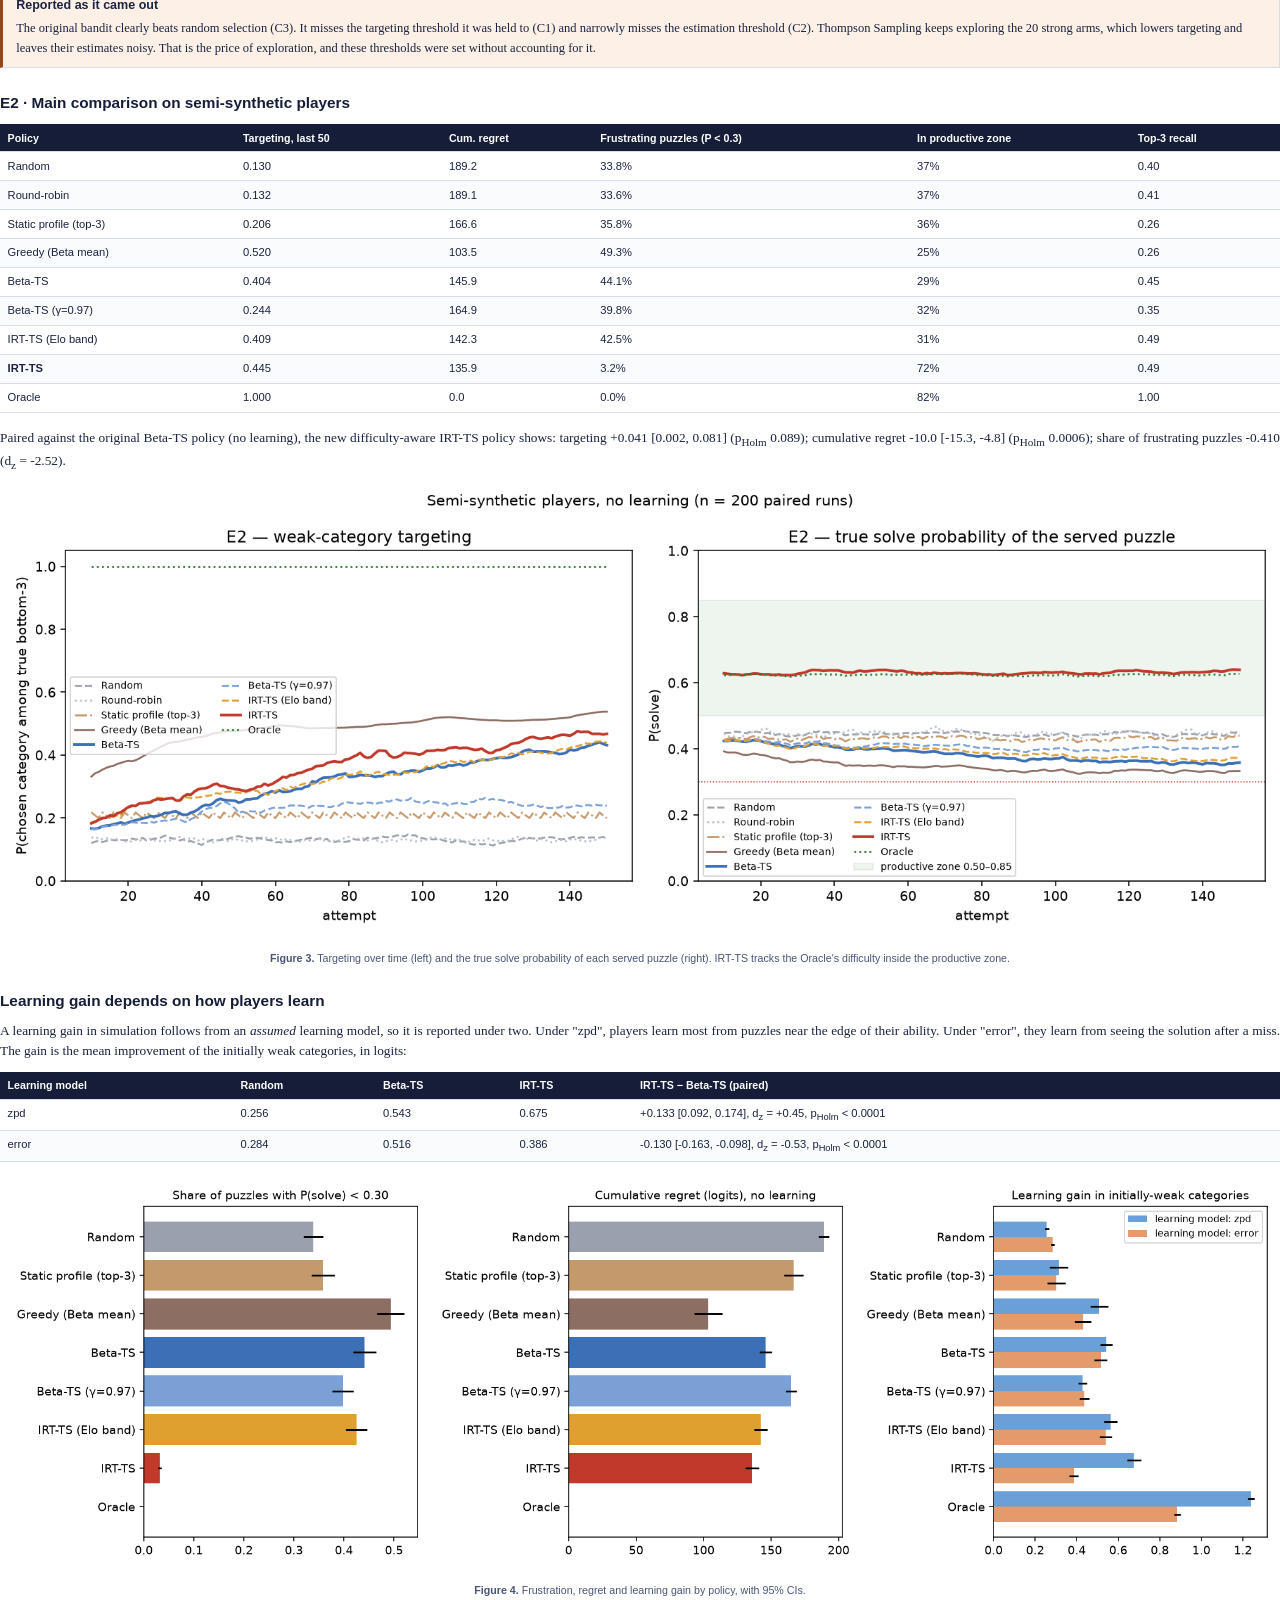
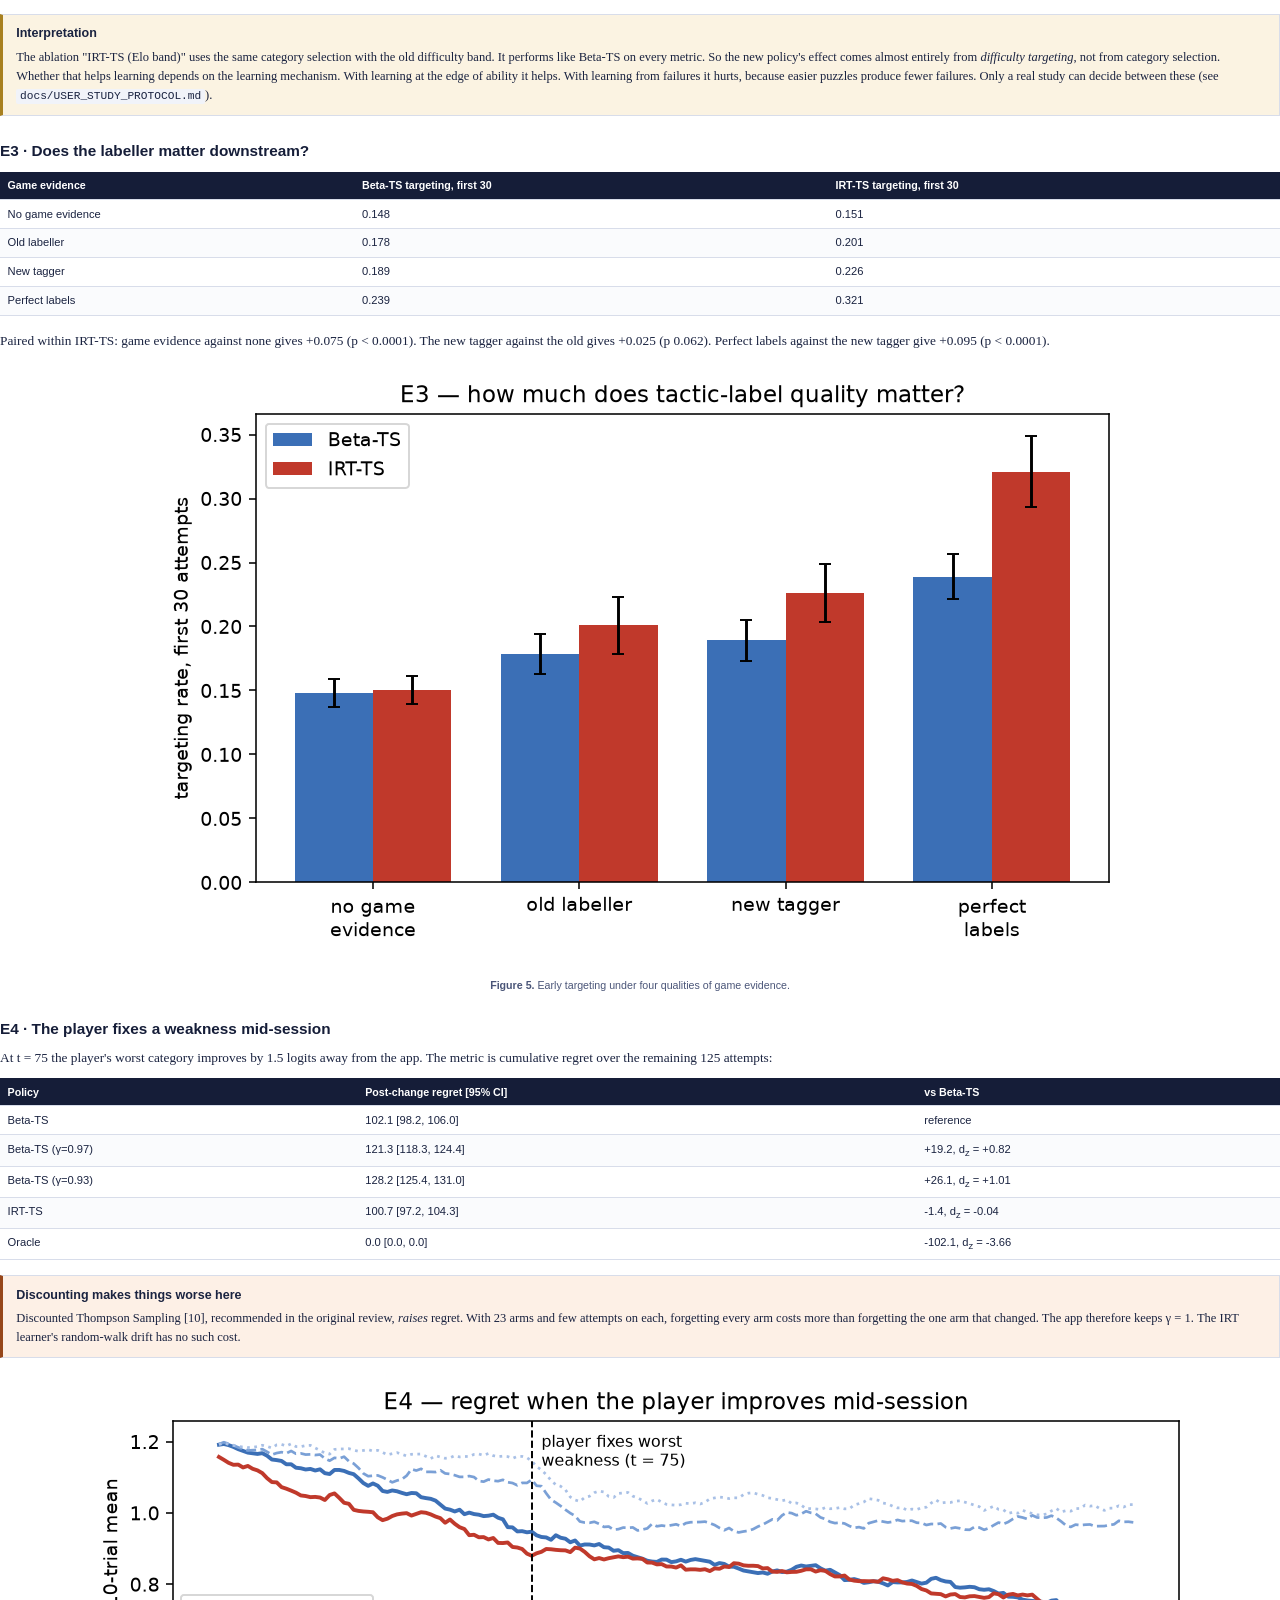
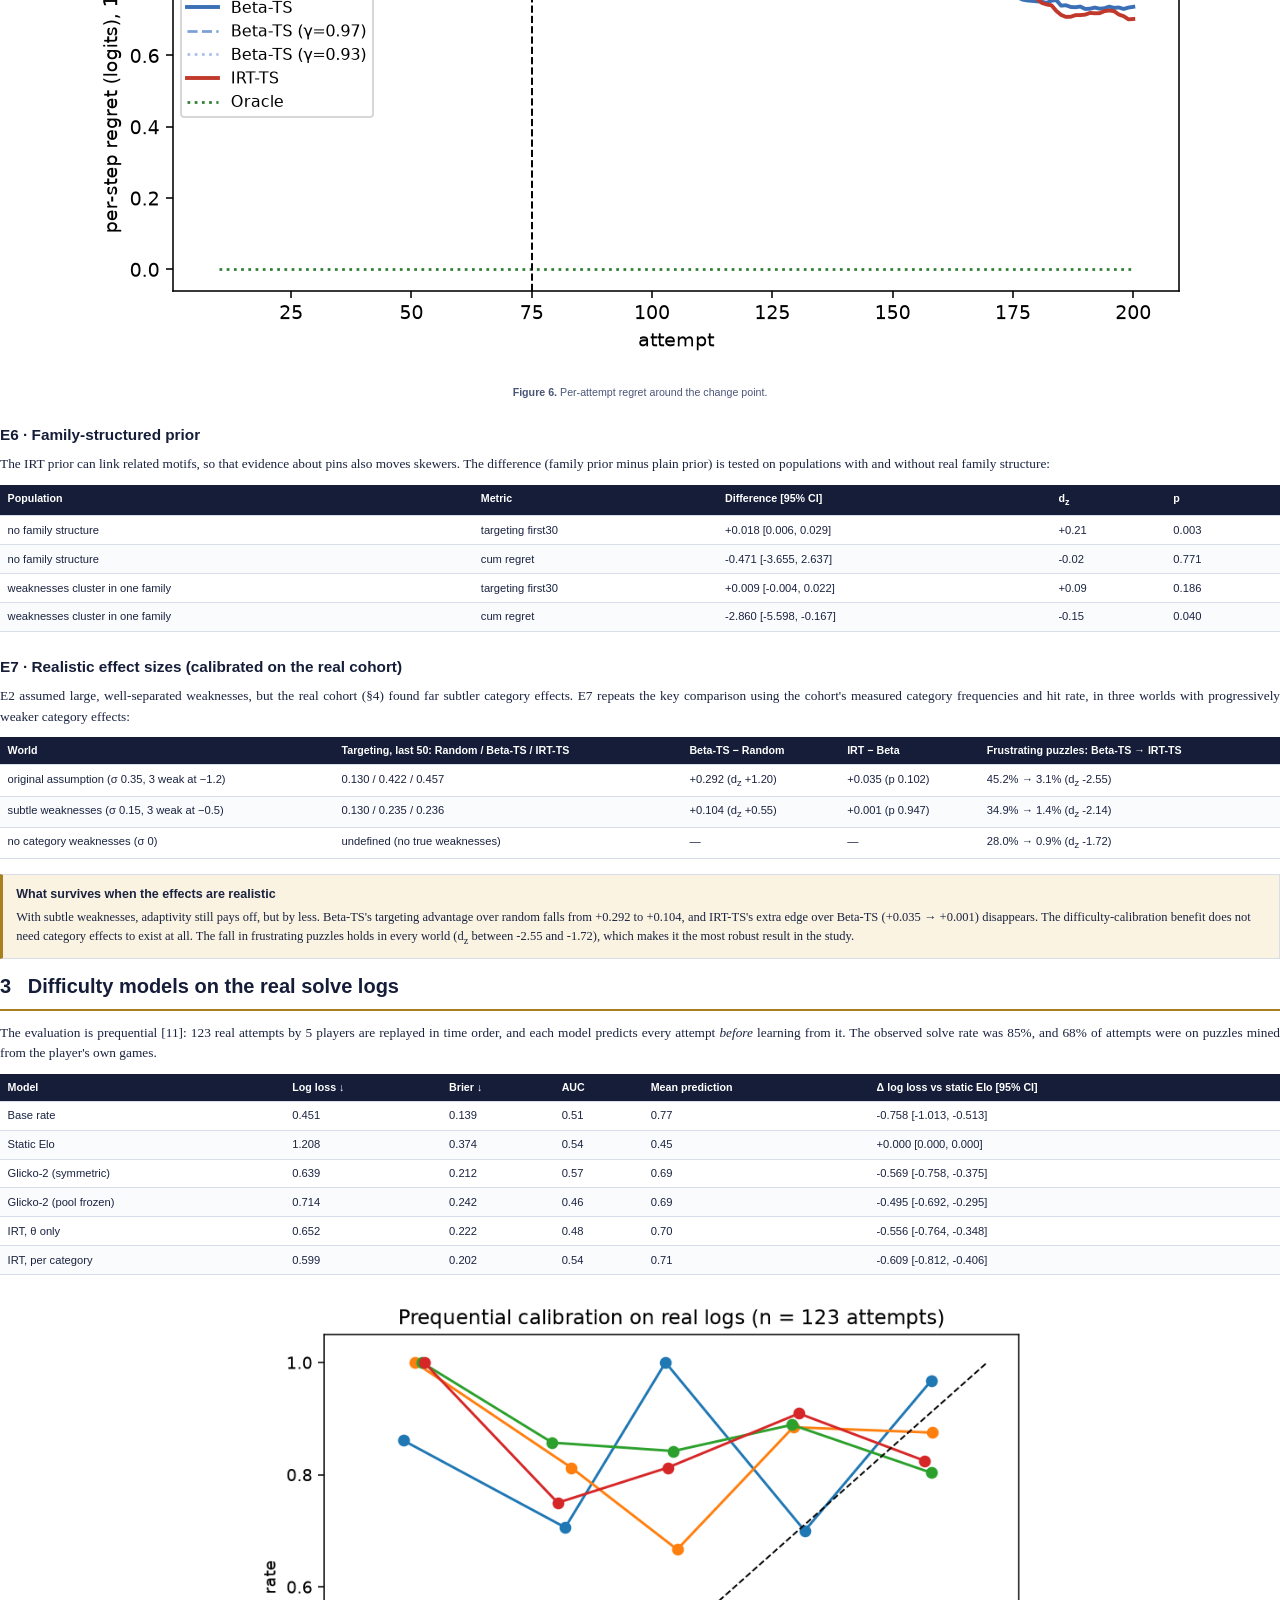
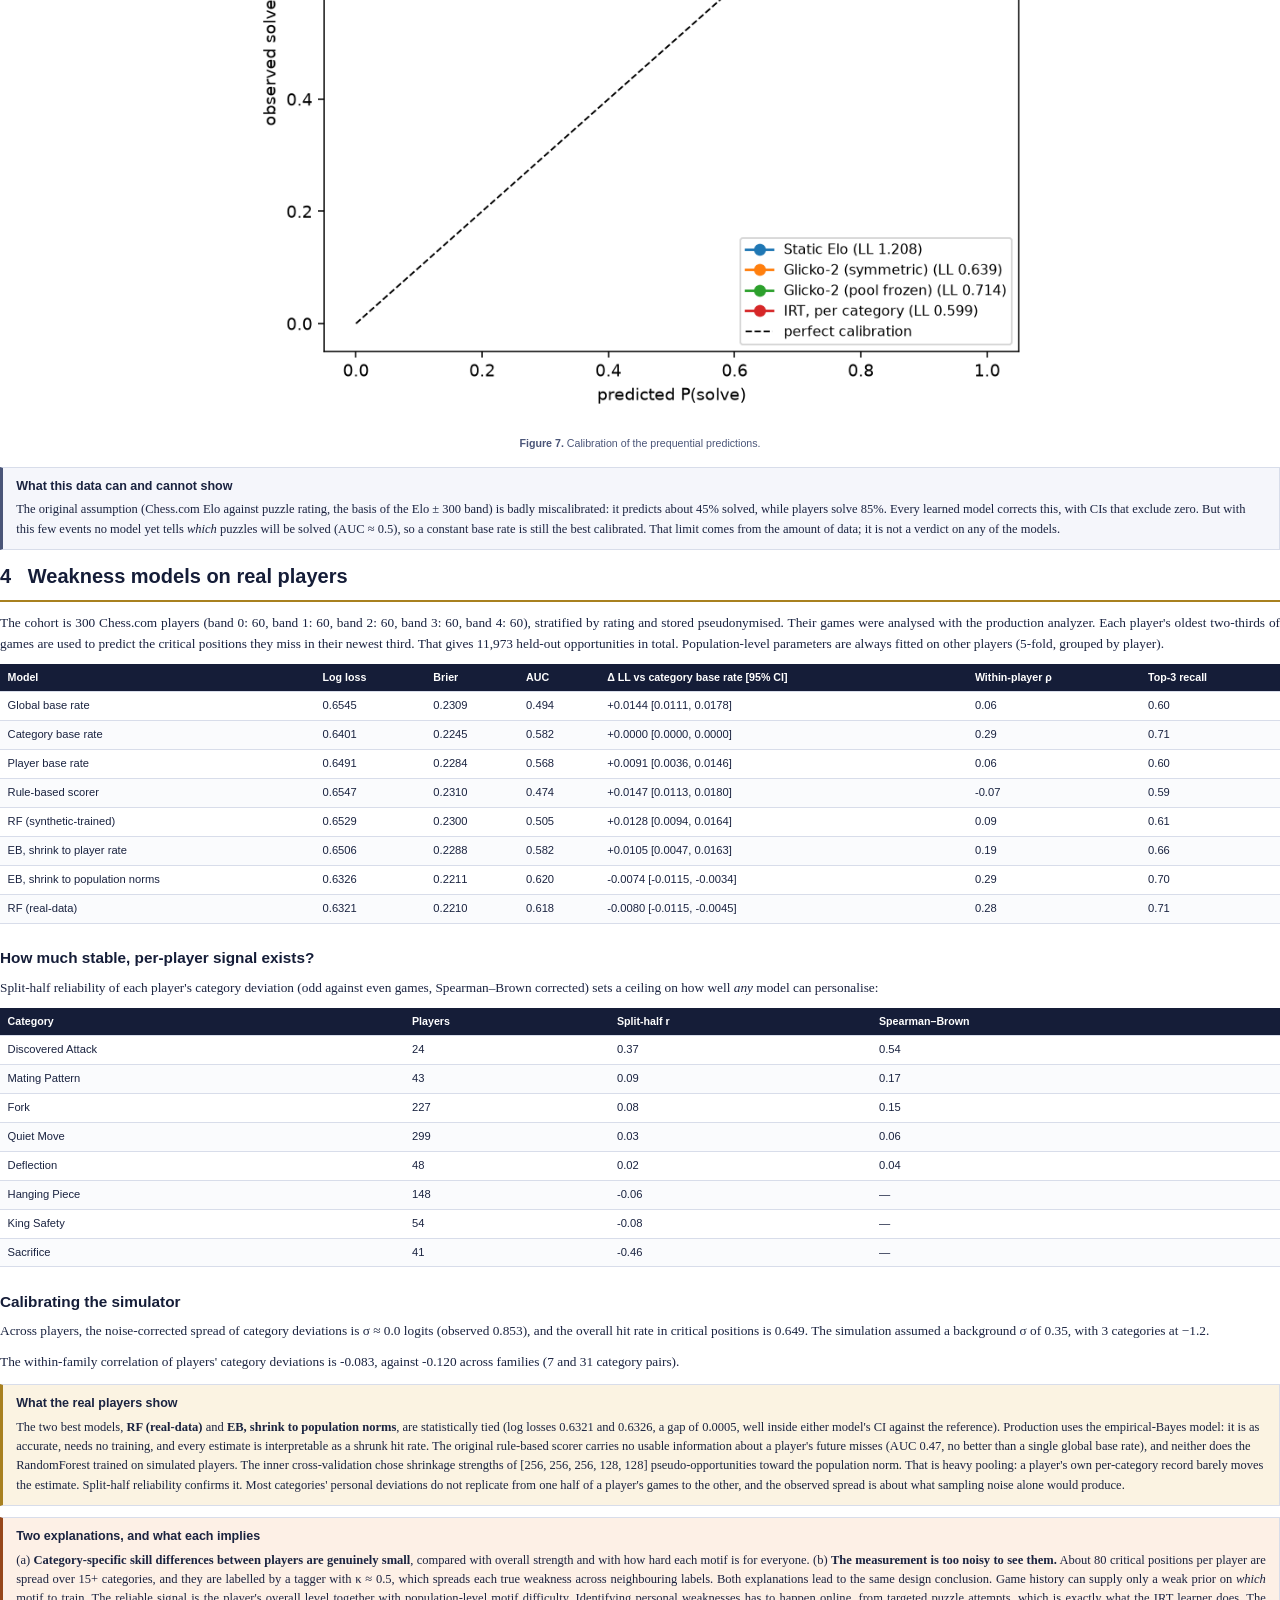
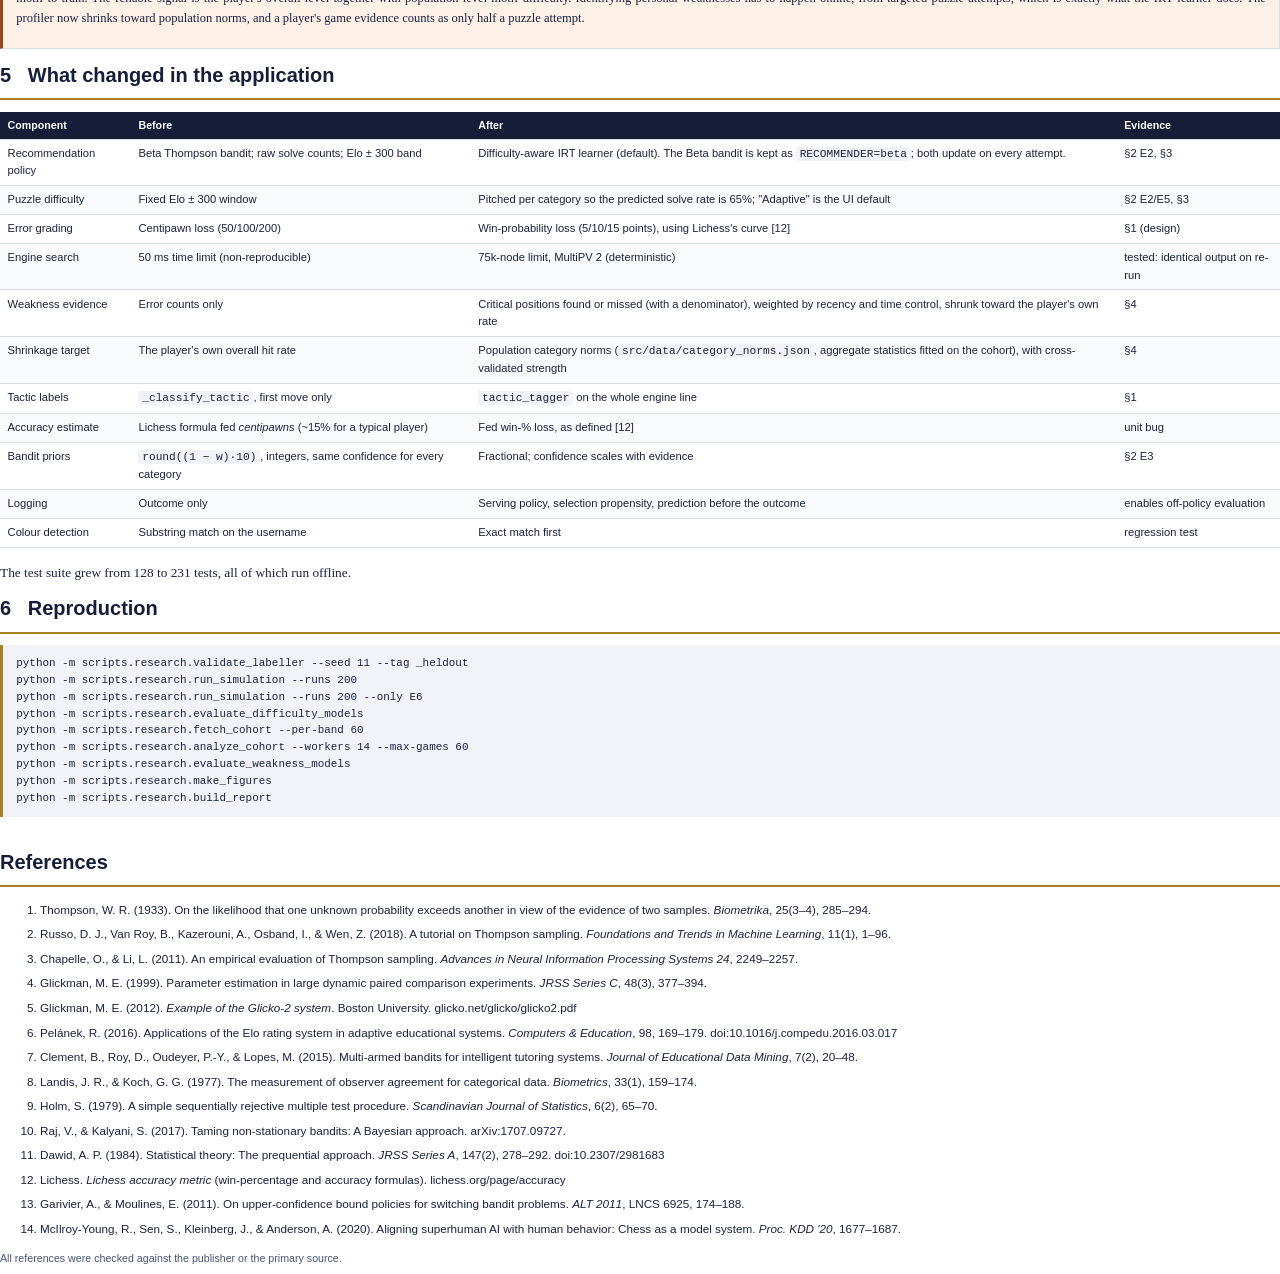
==== commit 2d19a2ad: "research: real-player cohort evaluation, population norms, realistic-effect simulation Cohort evalua" ====
--- a/docs/research_results.html
+++ b/docs/research_results.html
@@ -126,6 +126,19 @@
 <p>The IRT prior can link related motifs, so that evidence about pins also moves skewers. The difference
 (family prior minus plain prior) is tested on populations with and without real family structure:</p>
 <table class=""><thead><tr><th>Population</th><th>Metric</th><th>Difference [95% CI]</th><th>d<sub>z</sub></th><th>p</th></tr></thead><tbody><tr><td>no family structure</td><td>targeting first30</td><td>+0.018 [0.006, 0.029]</td><td>+0.21</td><td>0.003</td></tr><tr><td>no family structure</td><td>cum regret</td><td>-0.471 [-3.655, 2.637]</td><td>-0.02</td><td>0.771</td></tr><tr><td>weaknesses cluster in one family</td><td>targeting first30</td><td>+0.009 [-0.004, 0.022]</td><td>+0.09</td><td>0.186</td></tr><tr><td>weaknesses cluster in one family</td><td>cum regret</td><td>-2.860 [-5.598, -0.167]</td><td>-0.15</td><td>0.040</td></tr></tbody></table>
+<h3>E7 · Realistic effect sizes (calibrated on the real cohort)</h3>
+<p>E2 assumed large, well-separated weaknesses, but the real cohort (§4) found far subtler category
+effects. E7 repeats the key comparison using the cohort's measured category frequencies and hit rate,
+in three worlds with progressively weaker category effects:</p>
+<table class=""><thead><tr><th>World</th><th>Targeting, last 50: Random / Beta-TS / IRT-TS</th><th>Beta-TS − Random</th><th>IRT − Beta</th><th>Frustrating puzzles: Beta-TS → IRT-TS</th></tr></thead><tbody><tr><td>original assumption (σ 0.35, 3 weak at −1.2)</td><td>0.130 / 0.422 / 0.457</td><td>+0.292 (d<sub>z</sub> +1.20)</td><td>+0.035 (p 0.102)</td><td>45.2% → 3.1% (d<sub>z</sub> -2.55)</td></tr><tr><td>subtle weaknesses (σ 0.15, 3 weak at −0.5)</td><td>0.130 / 0.235 / 0.236</td><td>+0.104 (d<sub>z</sub> +0.55)</td><td>+0.001 (p 0.947)</td><td>34.9% → 1.4% (d<sub>z</sub> -2.14)</td></tr><tr><td>no category weaknesses (σ 0)</td><td>undefined (no true weaknesses)</td><td>—</td><td>—</td><td>28.0% → 0.9% (d<sub>z</sub> -1.72)</td></tr></tbody></table>
+<div class="callout key"><b class="t">What survives when the effects are realistic</b>
+With subtle weaknesses, adaptivity still pays off, but by less. Beta-TS's targeting advantage over random
+falls from +0.292 to
++0.104, and IRT-TS's extra edge over Beta-TS
+(+0.035 → +0.001)
+disappears. The difficulty-calibration benefit does not need category effects to exist at all. The fall in
+frustrating puzzles holds in every world (d<sub>z</sub> between -2.55 and -1.72),
+which makes it the most robust result in the study.</div>
 </section>
 
 <section class="pb"><h2>3 &nbsp; Difficulty models on the real solve logs</h2>
@@ -142,9 +155,41 @@
 model yet tells <em>which</em> puzzles will be solved (AUC ≈ 0.5), so a constant base rate is still the best
 calibrated. That limit comes from the amount of data; it is not a verdict on any of the models.</div>
 </section>
+
 <section class="pb"><h2>4 &nbsp; Weakness models on real players</h2>
-<div class="callout warn"><b class="t">Pending</b>The cohort analysis is still running. Re-run
-<code>python -m scripts.research.evaluate_weakness_models</code> and then this builder.</div></section>
+<p>The cohort is 300 Chess.com players (band 0: 60, band 1: 60, band 2: 60, band 3: 60, band 4: 60), stratified by rating and stored pseudonymised. Their games were
+analysed with the production analyzer. Each player's oldest two-thirds of games are used to predict the
+critical positions they miss in their newest third. That gives 11,973 held-out
+opportunities in total. Population-level parameters are always fitted on other players (5-fold, grouped by player).</p>
+<table class=""><thead><tr><th>Model</th><th>Log loss</th><th>Brier</th><th>AUC</th><th>Δ LL vs category base rate [95% CI]</th><th>Within-player ρ</th><th>Top-3 recall</th></tr></thead><tbody><tr><td>Global base rate</td><td>0.6545</td><td>0.2309</td><td>0.494</td><td>+0.0144 [0.0111, 0.0178]</td><td>0.06</td><td>0.60</td></tr><tr><td>Category base rate</td><td>0.6401</td><td>0.2245</td><td>0.582</td><td>+0.0000 [0.0000, 0.0000]</td><td>0.29</td><td>0.71</td></tr><tr><td>Player base rate</td><td>0.6491</td><td>0.2284</td><td>0.568</td><td>+0.0091 [0.0036, 0.0146]</td><td>0.06</td><td>0.60</td></tr><tr><td>Rule-based scorer</td><td>0.6547</td><td>0.2310</td><td>0.474</td><td>+0.0147 [0.0113, 0.0180]</td><td>-0.07</td><td>0.59</td></tr><tr><td>RF (synthetic-trained)</td><td>0.6529</td><td>0.2300</td><td>0.505</td><td>+0.0128 [0.0094, 0.0164]</td><td>0.09</td><td>0.61</td></tr><tr><td>EB, shrink to player rate</td><td>0.6506</td><td>0.2288</td><td>0.582</td><td>+0.0105 [0.0047, 0.0163]</td><td>0.19</td><td>0.66</td></tr><tr><td>EB, shrink to population norms</td><td>0.6326</td><td>0.2211</td><td>0.620</td><td>-0.0074 [-0.0115, -0.0034]</td><td>0.29</td><td>0.70</td></tr><tr><td>RF (real-data)</td><td>0.6321</td><td>0.2210</td><td>0.618</td><td>-0.0080 [-0.0115, -0.0045]</td><td>0.28</td><td>0.71</td></tr></tbody></table>
+<h3>How much stable, per-player signal exists?</h3>
+<p>Split-half reliability of each player's category deviation (odd against even games, Spearman–Brown corrected)
+sets a ceiling on how well <em>any</em> model can personalise:</p>
+<table class=""><thead><tr><th>Category</th><th>Players</th><th>Split-half r</th><th>Spearman–Brown</th></tr></thead><tbody><tr><td>Discovered Attack</td><td>24</td><td>0.37</td><td>0.54</td></tr><tr><td>Mating Pattern</td><td>43</td><td>0.09</td><td>0.17</td></tr><tr><td>Fork</td><td>227</td><td>0.08</td><td>0.15</td></tr><tr><td>Quiet Move</td><td>299</td><td>0.03</td><td>0.06</td></tr><tr><td>Deflection</td><td>48</td><td>0.02</td><td>0.04</td></tr><tr><td>Hanging Piece</td><td>148</td><td>-0.06</td><td>—</td></tr><tr><td>King Safety</td><td>54</td><td>-0.08</td><td>—</td></tr><tr><td>Sacrifice</td><td>41</td><td>-0.46</td><td>—</td></tr></tbody></table>
+<h3>Calibrating the simulator</h3>
+<p>Across players, the noise-corrected spread of category deviations is σ ≈ 0.0 logits
+(observed 0.853), and the overall hit rate in critical positions is
+0.649. The simulation assumed a background σ of 0.35, with 3 categories at −1.2.</p>
+<p>The within-family correlation of players' category deviations is -0.083, against -0.120 across families (7 and 31 category pairs).</p>
+<div class="callout key"><b class="t">What the real players show</b>
+The two best models, <b>RF (real-data)</b> and <b>EB, shrink to population norms</b>, are statistically tied (log losses 0.6321 and 0.6326, a gap of 0.0005, well inside either model's CI against the reference). Production uses the empirical-Bayes model: it is as accurate, needs no training, and every estimate is interpretable as a shrunk hit rate. The original rule-based scorer carries no usable information about a
+player's future misses (AUC 0.47, no better than a single global base rate), and neither
+does the RandomForest trained on simulated players. The inner cross-validation chose shrinkage strengths of
+[256, 256, 256, 128, 128] pseudo-opportunities toward the population norm. That is heavy pooling: a player's own
+per-category record barely moves the estimate. Split-half reliability confirms it. Most categories'
+personal deviations do not replicate from one half of a player's games to the other, and the observed spread
+is about what sampling noise alone would produce.</div>
+<div class="callout warn"><b class="t">Two explanations, and what each implies</b>
+<p>(a) <b>Category-specific skill differences between players are genuinely small</b>, compared with overall
+strength and with how hard each motif is for everyone. (b) <b>The measurement is too noisy to see them.</b>
+About 80 critical positions per player are spread over 15+ categories, and they are labelled by a tagger
+with κ ≈ 0.5, which spreads each true weakness across neighbouring labels. Both explanations lead to the
+same design conclusion. Game history can supply only a weak prior on <em>which</em> motif to train. The
+reliable signal is the player's overall level together with population-level motif difficulty. Identifying
+personal weaknesses has to happen online, from targeted puzzle attempts, which is exactly what the IRT
+learner does. The profiler now shrinks toward population norms, and a player's game evidence counts as only
+half a puzzle attempt.</p></div>
+</section>
 
 <section class="pb"><h2>5 &nbsp; What changed in the application</h2>
 <table><thead><tr><th>Component</th><th>Before</th><th>After</th><th>Evidence</th></tr></thead><tbody>
@@ -154,13 +199,15 @@
 <tr><td>Error grading</td><td>Centipawn loss (50/100/200)</td><td>Win-probability loss (5/10/15 points), using Lichess's curve [12]</td><td>§1 (design)</td></tr>
 <tr><td>Engine search</td><td>50 ms time limit (non-reproducible)</td><td>75k-node limit, MultiPV 2 (deterministic)</td><td>tested: identical output on re-run</td></tr>
 <tr><td>Weakness evidence</td><td>Error counts only</td><td>Critical positions found or missed (with a denominator), weighted by recency and time control, shrunk toward the player's own rate</td><td>§4</td></tr>
+<tr><td>Shrinkage target</td><td>The player's own overall hit rate</td>
+<td>Population category norms (<code>src/data/category_norms.json</code>, aggregate statistics fitted on the cohort), with cross-validated strength</td><td>§4</td></tr>
 <tr><td>Tactic labels</td><td><code>_classify_tactic</code>, first move only</td><td><code>tactic_tagger</code> on the whole engine line</td><td>§1</td></tr>
 <tr><td>Accuracy estimate</td><td>Lichess formula fed <em>centipawns</em> (~15% for a typical player)</td><td>Fed win-% loss, as defined [12]</td><td>unit bug</td></tr>
 <tr><td>Bandit priors</td><td><code>round((1 − w)·10)</code>, integers, same confidence for every category</td><td>Fractional; confidence scales with evidence</td><td>§2 E3</td></tr>
 <tr><td>Logging</td><td>Outcome only</td><td>Serving policy, selection propensity, prediction before the outcome</td><td>enables off-policy evaluation</td></tr>
 <tr><td>Colour detection</td><td>Substring match on the username</td><td>Exact match first</td><td>regression test</td></tr>
 </tbody></table>
-<p>The test suite grew from 128 to 228 tests, all of which run offline.</p>
+<p>The test suite grew from 128 to 231 tests, all of which run offline.</p>
 </section>
 <section class="pb"><h2>6 &nbsp; Reproduction</h2>
 <pre>python -m scripts.research.validate_labeller --seed 11 --tag _heldout
